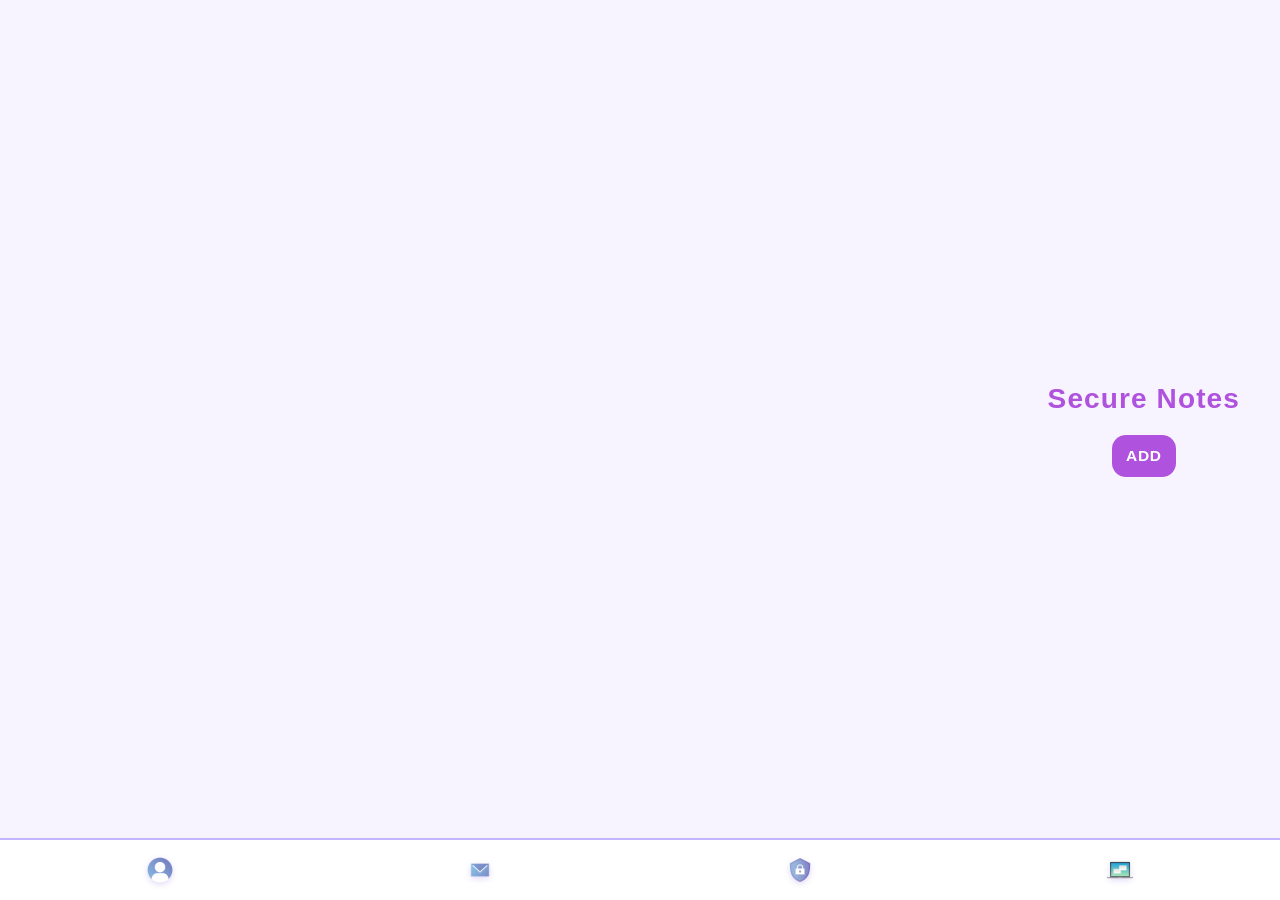
==== index.html @ 4abe3382 "Fix HTML structure and remove unnecessary comments" ====
<!DOCTYPE html>
<html lang="ja">

<head>
    <meta charset="UTF-8">
    <link rel="apple-touch-icon" sizes="180x180" href="new-se-icon.png">
    <meta name="apple-mobile-web-app-capable" content="yes">
    <meta name="apple-mobile-web-app-status-bar-style" content="black">
    <meta name="description" content="たくさんあるパスワードを忘れないためにこういうものを作成してみました。">
    <meta name="viewport" content="width=device-width, initial-scale=1.0">
    <link rel="stylesheet" href="css/base.css">
    <link rel="stylesheet" href="css/layout.css">
    <link rel="stylesheet" href="css/theme-purple.css">
    <link rel="stylesheet" href="css/components.css">
    <link rel="stylesheet" href="css/modal.css">
    <title>パスワード管理</title>
    <link rel="manifest" href="manifest.json">

</head>

<body class="home-page">



    <header class="top-header">
        <div class="center-block">
            <h1 class="app-title">Secure Notes</h1>
            <button id="add-service-open-btn" class="header-btn">ADD</button>
        </div>
    </header>


    <main>
        <!-- トップページは登録専用なのでカード一覧は不要 -->
    </main>


    <!-- 登録モーダル -->
    <div id="add-service-modal" class="modal">
        <div class="modal-content">
            <span id="add-service-close" class="modal-close">&times;</span>

            <h2>サービスを追加する</h2>

            <input type="text" id="new-service-name" placeholder="サービス名">

            <select id="new-service-type">
                <option value="personal">個人情報</option>
                <option value="email">メールアドレス</option>
                <option value="passwords">パスワード</option>
                <option value="others">その他</option>
            </select>

            <input type="text" id="new-service-value" placeholder="内容を入力">

            <!-- アイコン選択 -->
            <div class="icon-gallery">
                <img src="kkrn_icon_user_1-768x768.png" data-icon="kkrn_icon_user_1-768x768.png"
                    class="icon-choice">
                <img src="kkrn_icon_mail_6-768x768.png" data-icon="kkrn_icon_mail_6-768x768.png"
                    class="icon-choice">
                <img src="kkrn_icon_security_11-768x768.png" data-icon="kkrn_icon_security_11-768x768.png"
                    class="icon-choice">
                <img src="kkrn_icon_notepc_1-768x768.png" data-icon="kkrn_icon_notepc_1-768x768.png"
                    class="icon-choice">
            </div>

            <button id="add-service-btn" class="primary">登録する</button>
            <button id="reset-add-form-btn" class="add-btn">入力をリセット</button>
        </div>
    </div>

    <!-- 下部ナビゲーションバー（HOME active） -->
    <footer class="nav-footer">
        <nav class="bottom-nav">

            <!-- 個人情報 -->
            <div class="nav-item" data-page="personal.html">
                <img src="kkrn_icon_user_1-768x768.png" alt="Personal" class="nav-icon">
            </div>

            <!-- メール -->
            <div class="nav-item" data-page="email.html">
                <img src="kkrn_icon_mail_6-768x768.png" alt="Email" class="nav-icon">
            </div>

            <!-- パスワード -->
            <div class="nav-item" data-page="passwords.html">
                <img src="kkrn_icon_security_11-768x768.png" alt="Passwords" class="nav-icon">
            </div>

            <!-- その他 -->
            <div class="nav-item" data-page="others.html">
                <img src="kkrn_icon_notepc_1-768x768.png" alt="Others" class="nav-icon">
            </div>

        </nav>
    </footer>

    <!-- JS -->
    <script src="js/navigation.js"></script>
    <script src="js/modal.js"></script>
    <script src="js/storage.js"></script>
    <script src="js/app.js"></script>
    <!-- render.js は閲覧ページ専用 -->




    <script>
        if ("serviceWorker" in navigator) {
            navigator.serviceWorker.register("./service-worker.js")

        }
    </script>

</body>

</html>
---- css/base.css ----
@charset "UTF-8";
*,
::before,
::after {
    padding: 0;
    margin: 0;
    box-sizing: border-box;
}
ul,
li {
    list-style: none;
}
a {
    color: inherit;
    text-decoration: none;
}


/* ============================================
   全体レイアウト（Apple風）
============================================ */
/* ============================
   白背景（Secure Notes）
============================ */
html, body {
    margin: 0;
    padding: 0;
    height: 100%;
    background: transparent;
    font-family: -apple-system, BlinkMacSystemFont, "Helvetica Neue", "Segoe UI", sans-serif;
}

body {
    display: flex;
    flex-direction: column;
    min-height: 100vh;
}

.bubble-background {
    position: fixed;
    inset: 0;
    z-index: -1;
    pointer-events: none;
    background: #ffffff; /* ← 白背景にする */
}

.bubble-bg-circle {
    position: absolute;
    border-radius: 50%;
    background: radial-gradient(
        circle at 30% 30%,
        rgba(175, 82, 222, 0.45),   /* Apple純正紫（濃い） */
        rgba(175, 82, 222, 0.20)    /* Apple純正紫（薄い） */
    );
    border: 1px solid rgba(255, 255, 255, 0.35); /* ← 境界線で円がはっきりする */
    filter: blur(0.5px); /* ← ぼかしを弱める */
}

/* 配置例 */
.bubble-bg-circle.circle1 {
    width: 260px;
    height: 260px;
    top: 40px;
    left: 20px;
}

.bubble-bg-circle.circle2 {
    width: 180px;
    height: 180px;
    top: 160px;
    left: 140px;
}

.bubble-bg-circle.circle3 {
    width: 120px;
    height: 120px;
    top: 260px;
    left: 60px;
}



/* ============================
   UIを前面に出す
============================ */
.app-title,
.app-subtitle,
.app-header,
main,
.modal {
    position: relative;
}

/* ============================
   モーダル
============================ */
.modal {
    display: none;
    position: fixed;
    inset: 0; /* top:0; right:0; bottom:0; left:0 と同じ */
    z-index: 20;
    background: rgba(0,0,0,0.4);
    backdrop-filter: blur(4px);

    /* ★中央寄せ（margin を使わない） */
    display: flex;
    justify-content: center;
    align-items: center;
}

.modal-content {
    background: #fff;
    margin: 0; /* ★スクロール防止のため margin を完全に消す */
    padding: 20px;
    width: 80%;
    max-width: 400px;
    border-radius: 12px;
    box-shadow: 0 4px 20px rgba(0,0,0,0.15);
}


.modal-close {
    float: right;
    font-size: 24px;
    cursor: pointer;
}

.app-title {
    text-align: center;
    font-family: 'Inter', sans-serif;
    font-size: 1.55em;
    font-weight: 600;
    color: #ffffff;
    margin: 0;
    letter-spacing: 0.04em;
}

.app-subtitle {
    text-align: center;
    font-family: 'Inter', sans-serif;
    font-size: 1em;
    font-weight: 400;
    color: rgba(255,255,255,0.85);
    margin-top: 4px;
    margin-bottom: 28px;
    letter-spacing: 0.02em;
    line-height: 1.6;
}

/* ============================================
   ヘッダー（中央縦並びボタン）
============================================ */
.app-header {
    display: flex;
    justify-content: center;
    padding: 40px 0;
}

.header-buttons-vertical {
    display: flex;
    flex-direction: column;
    align-items: center;
    gap: 20px;                /* ボタン間の余白 */
}

/* Apple風ボタン共通 */
.header-buttons-vertical button {
    width: 250px;
    padding: 20px 0;
    border-radius: 22px;
    border: none;
    font-size: 1.15em;
    font-weight: 600;
    cursor: pointer;
    transition: background 0.25s ease, transform 0.25s ease, box-shadow 0.25s ease;
    box-shadow: 0 4px 12px rgba(0,0,0,0.10);
}

#add-service-open-btn {
    background: #af52de;
    color: #fff;
    border-radius: 14px;
    padding: 12px 14px;
    border: none;
    font-family: 'Inter', sans-serif;
    font-weight: 700;
    font-size: 15.5px;
    letter-spacing: 0.04em;
    box-shadow: 0 0 10px rgba(255, 255, 255, 0.28);
    display: block;
    margin: 0 auto;
}

#add-service-open-btn:hover {
    background: #bf5af2;
    transform: translateY(-4px);
    box-shadow: 0 8px 20px rgba(0,0,0,0.15);
}

/* 編集モード（Appleブルー） */
#edit-mode-btn {
    background: #007aff;
    color: #fff;
    border-radius: 14px;
    padding: 12px 14px;
    border: none;
    font-family: 'Inter', sans-serif;
    font-weight: 700;
    font-size: 15.5px;
    letter-spacing: 0.04em;
    box-shadow: 0 0 10px rgba(255, 255, 255, 0.28);
    display: block;
    margin: 0 auto;
}

#edit-mode-btn:hover {
    background: #005ecb;
    transform: translateY(-3px);
    box-shadow: 0 8px 20px rgba(0,0,0,0.12);
}

/* カテゴリ追加（Appleオレンジ） */
#open-category-modal {
    background: #ff9500;
    color: #fff;
}
#open-category-modal:hover {
    background: #e08900;
    transform: translateY(-3px);
    box-shadow: 0 8px 20px rgba(0,0,0,0.12);
}

.app-footer {
    margin-top: auto;
    text-align: center;
    padding: 20px 0;
}
/* ============================================
   カテゴリタイトル
============================================ */


/* カードグループ */
.category-group {
    display: flex;
    flex-wrap: wrap;
    gap: 28px;
    justify-content: center;
    padding-bottom: 40px;
}

/* ============================================
   Apple風カードデザイン（高級感アップ）
============================================ */
.service-card {
    background: rgba(255, 255, 255, 0.15); /* 半透明ガラス */
    backdrop-filter: blur(18px) saturate(180%);
    -webkit-backdrop-filter: blur(18px) saturate(180%);

    border-radius: 18px;
    padding: 18px;
    margin: 12px 0;

    box-shadow:
        0 8px 24px rgba(0,0,0,0.12),
        0 3px 8px rgba(0,0,0,0.08);

    display: flex;
    align-items: center;
    gap: 14px;
}

.service-card:hover {
    transform: translateY(-6px);
    box-shadow:
        0 14px 32px rgba(0,0,0,0.15),
        0 6px 12px rgba(0,0,0,0.10);
}

.service-card img {
    width: 48px;
    height: 48px;
    border-radius: 12px; /* ガラスカードと馴染む */
}

.service-card h3,
.service-card p {
    color: rgba(255,255,255,0.92);
    font-weight: 500;
    letter-spacing: 0.02em;
}

/* ============================================
   削除ボタン（Apple風）
============================================ */
.delete-btn {
    position: absolute;
    top: 6px;
    right: 6px;
    background: #ff3b30;
    color: #fff;
    border: none;
    width: 26px;
    height: 26px;
    border-radius: 50%;
    font-size: 18px;
    line-height: 26px;
    text-align: center;
    cursor: pointer;
    box-shadow: 0 2px 6px rgba(0,0,0,0.2);
    display: none;
}

/* ============================================
   モーダル共通（Appleカード風）
============================================ */
.modal {
    display: none;
    position: fixed;
    inset: 0;
    background: rgba(0,0,0,0.5);
}

.modal-content {
    background: rgba(255, 255, 255, 0.15); /* 半透明の白ガラス */
    backdrop-filter: blur(18px) saturate(180%); /* リキッド感の核心 */
    -webkit-backdrop-filter: blur(18px) saturate(180%); /* iOS対応 */

    margin: 140px auto;
    padding: 28px;
    width: 90%;
    max-width: 380px;

    border-radius: 22px; /* 今の丸みのままでOK */
    box-shadow:
        0 12px 32px rgba(0,0,0,0.15),
        0 4px 10px rgba(0,0,0,0.08);

    animation: modalFadeIn 0.3s ease;
}

.modal-content h2 {
    color: rgba(255,255,255,0.95);
    font-weight: 600;
    letter-spacing: 0.03em;
}

.modal-content p {
    color: rgba(255,255,255,0.88);
    font-weight: 500;
    margin-top: 12px;
}

#edit-pass-input {
    width: 100%;
    padding: 12px;
    border-radius: 12px;
    background: rgba(255,255,255,0.12);
    border: 1px solid rgba(255,255,255,0.25);
    color: #fff;
    font-size: 15px;
}


@keyframes modalFadeIn {
    from { opacity: 0; transform: translateY(20px); }
    to   { opacity: 1; transform: translateY(0); }
}

.modal-close {
    float: right;
    font-size: 26px;
    cursor: pointer;
    color: #666;
}

/* ============================================
   モーダル内フォーム
============================================ */
.modal-content input,
.modal-content select {
    width: 100%;
    padding: 12px;
    margin-top: 14px;
    border-radius: 14px;
    border: 1px solid #ddd;
    background: #fafafa;
    font-size: 1em;
    transition: border 0.2s ease, background 0.2s ease;
}

.modal-content input:focus,
.modal-content select:focus {
    border-color: #007aff;
    background: #fff;
    outline: none;
}

/* ============================================
   アイコンギャラリー
============================================ */
.icon-gallery {
    display: flex;
    flex-wrap: wrap;
    gap: 14px;
    margin: 20px 0;
    justify-content: center;
}

.icon-choice {
    width: 70px;
    height: 70px;
    object-fit: contain;
    border-radius: 16px;
    padding: 8px;
    background: #f2f2f7;
    cursor: pointer;
    transition: transform 0.2s ease, box-shadow 0.2s ease;
}

.icon-choice:hover {
    transform: scale(1.08);
    box-shadow: 0 4px 12px rgba(0,0,0,0.15);
}

.icon-choice.selected {
    border: 3px solid #007aff;
    background: #fff;
}

/* ============================================
   モーダル内ボタン（Appleブルー）
============================================ */
#add-service-btn,
#add-category-btn,
#save-pass-btn,
#edit-pass-btn, 
#reset-add-form-btn {
    width: 100%;
    padding: 12px;
    margin-top: 16px;
    border-radius: 14px;
    border: none;
    background: #007aff;
    color: #fff;
    font-size: 1.05em;
    font-weight: 600;
    cursor: pointer;
    transition: background 0.25s ease, transform 0.25s ease;
}

#add-service-btn:hover,
#add-category-btn:hover,
#save-pass-btn:hover,
#edit-pass-btn:hover {
    background: #005ecb;
    transform: translateY(-3px);
}

#reset-add-form-btn {
    background: #9e9e9e; /* Apple風の赤 */
}

/* ============================
   スマホ（〜599px）
   ボタンを画面幅いっぱいに
============================ */
/* スマホ（〜599px） */
@media (max-width: 599px) {
    .app-title {
        font-size: 1.7em;      /* ← スマホは少し大きく */
        margin-top: 32px;
        margin-bottom: 18px;
    }
}


/* ============================
   タブレット（600〜899px）
============================ */
@media (min-width: 600px) and (max-width: 899px) {
    .header-buttons-vertical button {
        width: 70%;
        max-width: 300px;
        padding: 18px 0;
        border-radius: 20px;
        font-size: 1.1em;
    }
}
/* スマホ（〜599px） */
@media (max-width: 599px) {
    .app-subtitle {
        font-size: 1em;        /* ← 少し大きくして読みやすく */
        margin-bottom: 26px;   /* ← ボタンとの余白を広めに */
    }
}
/* ============================
   PC（900px〜）
============================ */
@media (min-width: 900px) {
    .header-buttons-vertical button {
        width: 240px;            /* ← PCは固定幅のほうが美しい */
        padding: 16px 0;
        border-radius: 18px;
        font-size: 1.05em;
    }
}

@media (max-width: 599px) {
    .service-card {
        flex-direction: column;
        align-items: flex-start;
        width: 100%;
        padding: 16px;
    }

    .service-card img {
        width: 40px;
        height: 40px;
        margin-bottom: 10px;
    }

    .email-text {
        white-space: nowrap;
        overflow: hidden;
        text-overflow: ellipsis;
        font-size: clamp(12px, 3vw, 16px);
        padding-right: 6px;
    }
}

@media (min-width: 600px) and (max-width: 1024px) and (orientation: portrait) {
    .service-card {
        flex-direction: column;
        align-items: flex-start;
        width: 100%;
        padding: 20px;
        gap: 14px;
    }

    .service-card img {
        width: 48px;
        height: 48px;
        margin-bottom: 8px;
    }

    .email-text {
        white-space: nowrap;
        overflow: hidden;
        text-overflow: ellipsis;
        font-size: clamp(14px, 3vw, 18px);
        max-width: 100%;
    }
}

@media (min-width: 600px) and (max-width: 1024px) and (orientation: landscape) {
    .service-card {
        flex-direction: row;
        align-items: center;
        width: 100%;
        padding: 24px 28px;
        gap: 20px;
    }

    .service-card img {
        width: 56px;
        height: 56px;
    }

    .email-text {
        white-space: nowrap;
        overflow: hidden;
        text-overflow: ellipsis;
        font-size: clamp(14px, 2vw, 20px);
        max-width: 70%;
    }
}
@media (max-width: 599px) {
    .bubble-bg-circle.circle1 { top: -20px; }
    .bubble-bg-circle.circle2 { top: 120px; }
    .bubble-bg-circle.circle3 { top: 220px; }
}
---- css/layout.css ----
@charset "UTF-8";
*,
::before,
::after {
    padding: 0;
    margin: 0;
    box-sizing: border-box;
}
ul,
li {
    list-style: none;
}
a {
    color: inherit;
    text-decoration: none;
}

/* ============================
   レイアウトの骨格（layout.css）
   右端縦配置 / 左下バブル固定 / 下部ナビ固定
============================ */

/* 全体レイアウトの初期設定 */
body {
    margin: 0;
    padding: 0;
    display: flex;
    flex-direction: column;
    min-height: 100vh;
    position: relative;
    overflow-x: hidden;
}

/* ============================
   左下バブル固定
============================ */
.bubble-area {
    position: fixed;
    bottom: 20px;
    left: 20px;
    width: 120px;
    height: 120px;
    background: #bf52fe;
    border-radius: 50%;
    z-index: 1;
}

.bubble-bg-circle {
    position: absolute;
    border-radius: 50%;
    background: radial-gradient(
        circle at 30% 30%,
        rgba(175, 82, 222, 0.45),   /* Apple純正紫（濃い） */
        rgba(175, 82, 222, 0.20)    /* Apple純正紫（薄い） */
    );
    border: 1px solid rgba(255, 255, 255, 0.35); /* ← 境界線で円がはっきりする */
    filter: blur(0.5px); /* ← ぼかしを弱める */
}

/* トップページの中央縦配置 */

/* 画面中央に配置するためのヘッダー */
.home-page .top-header {
    width: 100%;
    height: 100vh;              /* ← 画面全体を使う */
    display: flex;
    justify-content: flex-end;    /* ← 横方向の中央 */
    align-items: center;
    padding-right: 20px;        /* ← 縦方向の中央（これが最重要） */
}

/* タイトル＋ボタンの縦並び */
.home-page .center-block {
    display: flex;
    flex-direction: column;
    align-items: flex-end;
    margin-right: 20px;
    gap: 20px;                  /* タイトルとボタンの間隔 */
}

/* タイトル */
.app-title {
    margin: 0;
    font-size: 28px;
    font-weight: bold;
    text-align: center;
}

/* ボタン */
.header-btn {
    padding: 12px 20px;
    border-radius: 14px;
    font-size: 16px;
    margin-left: auto;
    margin-right: 0;/* ← 右端に余白を作る */
}


/* ============================
   カード一覧
============================ */
main {
    flex: 1;
    padding: 20px;
    box-sizing: border-box;
}

.service-container {
    display: flex;
    flex-direction: column;
    gap: 15px;
}

/* ============================
   下部ナビゲーションバー
============================ */
.nav-footer {
    width: 100%;
    position: fixed;
    bottom: 0;
    left: 0;
    background: #ffffff;
    border-top: 1px solid #ddd;
    z-index: 10;
}

.bottom-nav {
    display: flex;
    justify-content: space-around;
    align-items: center;
    padding: 8px 0;
}

.nav-item {
    display: flex;
    justify-content: center;
    align-items: center;
    width: 25%;
}

.nav-icon {
    width: 32px;
    height: 32px;
    opacity: 0.85;
    transition: opacity 0.2s;
}

.nav-icon:hover {
    opacity: 1;
}

/* ============================
   スマホ最適化
============================ */
@media (max-width: 480px) {
    .app-title {
        font-size: 22px;
    }

    .nav-icon {
        width: 28px;
        height: 28px;
    }

    .bubble-area {
        width: 90px;
        height: 90px;
    }
}

/* ============================
   タブレット最適化
============================ */
@media (min-width: 481px) and (max-width: 1024px) {
    .app-title {
        font-size: 26px;
    }

    .nav-icon {
        width: 30px;
        height: 30px;
    }
}
---- css/theme-purple.css ----
@charset "UTF-8";
*,
::before,
::after {
    padding: 0;
    margin: 0;
    box-sizing: border-box;
}
ul,
li {
    list-style: none;
}
a {
    color: inherit;
    text-decoration: none;
}

/* ============================
   紫テーマ（theme-purple.css）
   背景 / ボタン / テキスト / ナビアイコン
============================ */

/* 全体背景（薄い紫白） */
body {
    background: #F7F3FF; /* Apple白に近い薄紫 */
    color: #4A2E8A;      /* 深い紫のテキスト */
    font-family: "Helvetica Neue", "Yu Gothic", sans-serif;
}

/* タイトル */
.app-title {
    color: #af52de; /* 深めの紫 */
}

/* ============================
   ボタン（ADD / EDIT MODE）
============================ */
.header-btn {
    background: #8B5CF6; /* 明るい紫 */
    color: #fff;
    border: none;
    padding: 10px 18px;
    border-radius: 8px;
    font-size: 14px;
    font-weight: bold;
    cursor: pointer;
    box-shadow: 0 3px 6px rgba(120, 80, 200, 0.25);
    transition: background 0.2s, transform 0.1s;
}

.header-btn:hover {
    background: #7C4AEF;
}

.header-btn:active {
    transform: scale(0.96);
}

/* ============================
   モーダル
============================ */
.modal-content {
    background: #ffffff;
    border-radius: 12px;
    border: 2px solid #C3B5FF; /* 淡い紫の枠 */
    box-shadow: 0 4px 12px rgba(100, 60, 180, 0.25);
}

.modal-close {
    color: #6A4ACF;
}

/* 入力欄 */
.modal-content input,
.modal-content select {
    border: 2px solid #C3B5FF;
    border-radius: 8px;
    padding: 8px;
    font-size: 14px;
    background: #FAF7FF;
    color: #4A2E8A;
}

.modal-content input:focus,
.modal-content select:focus {
    outline: none;
    border-color: #8B5CF6;
}

/* 登録ボタン */
#add-service-btn {
    background: #8B5CF6;
    color: #fff;
    border: none;
    padding: 10px 18px;
    border-radius: 8px;
    font-weight: bold;
    cursor: pointer;
    margin-top: 10px;
}

#add-service-btn:hover {
    background: #7C4AEF;
}

/* ============================
   アイコンギャラリー
============================ */
.icon-choice {
    width: 48px;
    height: 48px;
    margin: 6px;
    border-radius: 10px;
    padding: 6px;
    background: #F0E8FF;
    border: 2px solid transparent;
    transition: border 0.2s, transform 0.1s;
}

.icon-choice:hover {
    border-color: #8B5CF6;
    transform: scale(1.05);
}

/* ============================
   カード（サービス一覧）
============================ */
.service-card {
    background: #ffffff;
    border-left: 6px solid #8B5CF6; /* 紫のアクセントライン */
    border-radius: 10px;
    padding: 14px;
    box-shadow: 0 3px 8px rgba(120, 80, 200, 0.15);
}

/* ============================
   下部ナビゲーションバー
============================ */
.nav-footer {
    background: #ffffff;
    border-top: 2px solid #C3B5FF;
}

.nav-icon {
    filter: drop-shadow(0 2px 3px rgba(120, 80, 200, 0.25));
    opacity: 0.85;
}

.nav-icon:hover {
    opacity: 1;
}

/* active状態（今いるページ） */
.nav-item.active .nav-icon {
    opacity: 1;
    filter: drop-shadow(0 0 6px rgba(140, 100, 240, 0.45));
}
---- css/components.css ----
@charset "UTF-8";
*,
::before,
::after {
    padding: 0;
    margin: 0;
    box-sizing: border-box;
}
ul,
li {
    list-style: none;
}
a {
    color: inherit;
    text-decoration: none;
}

/* ============================
   components.css
   カード / ボタン / モーダル / アイコン
============================ */

/* ----------------------------
   ボタン（共通）
---------------------------- */
button {
    cursor: pointer;
    font-family: inherit;
    border: none;
    border-radius: 8px;
    padding: 10px 16px;
    font-size: 14px;
    transition: background 0.2s, transform 0.1s;
}

/* 追加ボタン・編集ボタン（紫テーマと統一） */
button.primary {
    background: #8B5CF6;
    color: #fff;
    box-shadow: 0 3px 6px rgba(120, 80, 200, 0.25);
}

button.primary:hover {
    background: #7C4AEF;
}

button.primary:active {
    transform: scale(0.96);
}

/* リセットボタンなどのサブボタン */
button.secondary {
    background: #EDE7FF;
    color: #4A2E8A;
    border: 2px solid #C3B5FF;
}

button.secondary:hover {
    background: #E3DAFF;
}

/* ----------------------------
   カード（サービス一覧）
---------------------------- */
.service-card {
    position: relative;
    background: #ffffff;
    border-left: 6px solid #8B5CF6; /* 紫のアクセントライン */
    border-radius: 12px;
    padding: 16px;
    margin-bottom: 12px;
    box-shadow: 0 3px 8px rgba(120, 80, 200, 0.15);
    display: flex;
    align-items: center;
    gap: 14px;
}

/* カード内のアイコン */
.service-card img {
    width: 48px;
    height: 48px;
    border-radius: 10px;
    background: #F0E8FF;
    padding: 6px;
}

/* カード内テキスト */
.service-card .service-info {
    display: flex;
    flex-direction: column;
    gap: 4px;
}

.service-card .service-name {
    font-size: 16px;
    font-weight: bold;
    color: #4A2E8A;
}

.service-card .service-value {
    font-size: 14px;
    color: #6A4ACF;
}

/* ----------------------------
   モーダル（共通）
---------------------------- */
.modal {
    display: none; /* JSで表示切替 */
    position: fixed;
    z-index: 20;
    left: 0;
    top: 0;
    width: 100%;
    height: 100%;
    background: rgba(40, 20, 80, 0.35); /* 紫系の薄いオーバーレイ */
}

.modal-content {
    background: #ffffff;
    margin: 12% auto;
    padding: 20px;
    border-radius: 12px;
    width: 85%;
    max-width: 420px;
    box-shadow: 0 4px 12px rgba(100, 60, 180, 0.25);
    border: 2px solid #C3B5FF;
}

/* モーダルの閉じるボタン */
.modal-close {
    float: right;
    font-size: 24px;
    cursor: pointer;
    color: #6A4ACF;
}

/* モーダル内の入力欄 */
.modal-content input,
.modal-content select {
    width: 100%;
    margin-top: 10px;
    margin-bottom: 10px;
    padding: 10px;
    border-radius: 8px;
    border: 2px solid #C3B5FF;
    background: #FAF7FF;
    font-size: 14px;
    color: #4A2E8A;
}

.modal-content input:focus,
.modal-content select:focus {
    outline: none;
    border-color: #8B5CF6;
}

/* ----------------------------
   アイコンギャラリー（4つ）
---------------------------- */
.icon-gallery {
    display: flex;
    justify-content: space-between;
    margin-top: 12px;
    margin-bottom: 12px;
}

.icon-choice {
    width: 58px;
    height: 58px;
    border-radius: 12px;
    background: #F0E8FF;
    padding: 8px;
    border: 2px solid transparent;
    transition: border 0.2s, transform 0.1s;
}

.icon-choice:hover {
    border-color: #8B5CF6;
    transform: scale(1.05);
}

/* 選択されたアイコン */
.icon-choice.selected {
    border-color: #8B5CF6;
    background: #EDE3FF;
}

/* ----------------------------
   下部ナビゲーションバー（補助）
---------------------------- */
.nav-item {
    padding: 6px 0;
}

.nav-item.active .nav-icon {
    opacity: 1;
    filter: drop-shadow(0 0 6px rgba(140, 100, 240, 0.45));
}

/* ============================
   削除ボタン（×）
============================ */
.delete-btn {
    position: absolute;
    top: 8px;
    right: 8px;

    width: 28px;
    height: 28px;

    background-color: rgba(255, 255, 255, 0.8);
    border: none;
    border-radius: 50%;

    font-size: 18px;
    font-weight: bold;
    color: #555;

    cursor: pointer;

    display: flex;
    align-items: center;
    justify-content: center;

    transition: 0.2s ease;
}

/* ホバー時（PC） */
.delete-btn:hover {
    background-color: #ff4d4d;
    color: white;
}

/* スマホでのタップ時 */
.delete-btn:active {
    background-color: #e60000;
    color: white;
}
---- css/modal.css ----
@charset "UTF-8";
*,
::before,
::after {
    padding: 0;
    margin: 0;
    box-sizing: border-box;
}
ul,
li {
    list-style: none;
}
a {
    color: inherit;
    text-decoration: none;
}

.modal {
    display: none;
    position: fixed;
    inset: 0;
    background: rgba(0,0,0,0.4);
    backdrop-filter: blur(4px);
    z-index: 20;
    justify-content: center;
    align-items: center;
}

.modal-content {
    background: #fff;
    padding: 20px;
    border-radius: 12px;
    width: 80%;
    max-width: 400px;
}
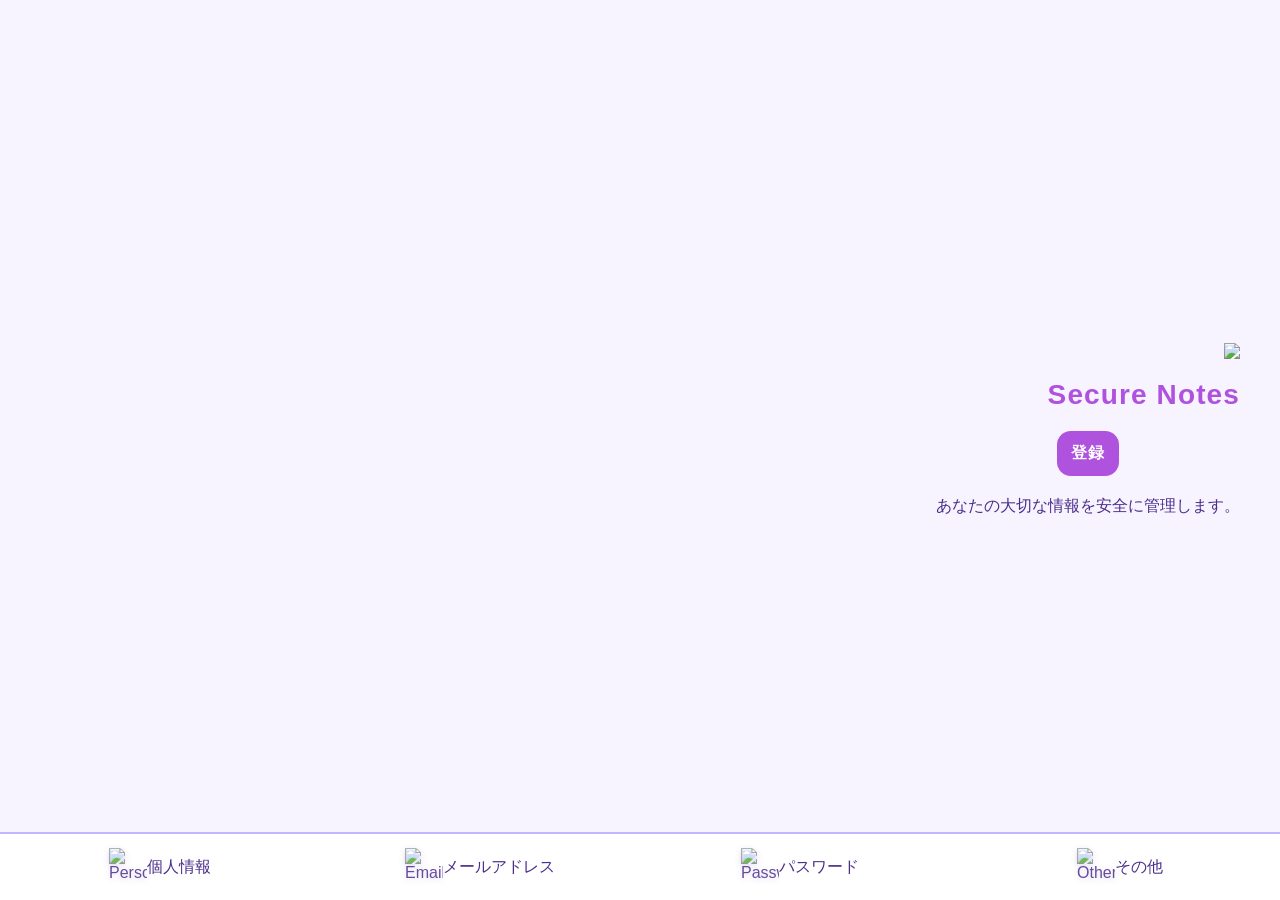
==== commit 0f6f2185: "Modify index.html for improved layout and content Updated the home page layout and added a descripti" ====
--- a/index.html
+++ b/index.html
@@ -3,7 +3,7 @@
 
 <head>
     <meta charset="UTF-8">
-    <link rel="apple-touch-icon" sizes="180x180" href="new-se-icon.png">
+    <link rel="apple-touch-icon" sizes="180x180" href="icon-180.png">
     <meta name="apple-mobile-web-app-capable" content="yes">
     <meta name="apple-mobile-web-app-status-bar-style" content="black">
     <meta name="description" content="たくさんあるパスワードを忘れないためにこういうものを作成してみました。">
@@ -21,11 +21,12 @@
 <body class="home-page">
 
 
-
     <header class="top-header">
         <div class="center-block">
+            <img src="images/istockphoto-2189137503-612x612.jpg" class="home-icon">
             <h1 class="app-title">Secure Notes</h1>
-            <button id="add-service-open-btn" class="header-btn">ADD</button>
+            <button id="add-service-open-btn" class="header-btn">登録</button>
+            <p class="home-desc">あなたの大切な情報を安全に管理します。</p>
         </div>
     </header>
 
@@ -55,13 +56,13 @@
 
             <!-- アイコン選択 -->
             <div class="icon-gallery">
-                <img src="kkrn_icon_user_1-768x768.png" data-icon="kkrn_icon_user_1-768x768.png"
+                <img src="images/kkrn_icon_user_1-768x768.png" data-icon="images/kkrn_icon_user_1-768x768.png"
                     class="icon-choice">
-                <img src="kkrn_icon_mail_6-768x768.png" data-icon="kkrn_icon_mail_6-768x768.png"
+                <img src="images/kkrn_icon_mail_6-768x768.png" data-icon="images/kkrn_icon_mail_6-768x768.png"
                     class="icon-choice">
-                <img src="kkrn_icon_security_11-768x768.png" data-icon="kkrn_icon_security_11-768x768.png"
+                <img src="images/kkrn_icon_security_11-768x768.png" data-icon="images/kkrn_icon_security_11-768x768.png"
                     class="icon-choice">
-                <img src="kkrn_icon_notepc_1-768x768.png" data-icon="kkrn_icon_notepc_1-768x768.png"
+                <img src="images/kkrn_icon_notepc_1-768x768.png" data-icon="images/kkrn_icon_notepc_1-768x768.png"
                     class="icon-choice">
             </div>
 
@@ -76,22 +77,26 @@
 
             <!-- 個人情報 -->
             <div class="nav-item" data-page="personal.html">
-                <img src="kkrn_icon_user_1-768x768.png" alt="Personal" class="nav-icon">
+                <img src="images/kkrn_icon_user_1-768x768.png" alt="Personal" class="nav-icon">
+                <span class="nav-label">個人情報</span>
             </div>
 
             <!-- メール -->
             <div class="nav-item" data-page="email.html">
-                <img src="kkrn_icon_mail_6-768x768.png" alt="Email" class="nav-icon">
+                <img src="images/kkrn_icon_mail_6-768x768.png" alt="Email" class="nav-icon">
+                <span class="nav-label">メールアドレス</span>
             </div>
 
             <!-- パスワード -->
             <div class="nav-item" data-page="passwords.html">
-                <img src="kkrn_icon_security_11-768x768.png" alt="Passwords" class="nav-icon">
+                <img src="images/kkrn_icon_security_11-768x768.png" alt="Passwords" class="nav-icon">
+                <span class="nav-label">パスワード</span>
             </div>
 
             <!-- その他 -->
             <div class="nav-item" data-page="others.html">
-                <img src="kkrn_icon_notepc_1-768x768.png" alt="Others" class="nav-icon">
+                <img src="images/kkrn_icon_notepc_1-768x768.png" alt="Others" class="nav-icon">
+                <span class="nav-label">その他</span>
             </div>
 
         </nav>
--- a/css/layout.css
+++ b/css/layout.css
@@ -139,8 +139,8 @@
 }
 
 .nav-icon {
-    width: 32px;
-    height: 32px;
+    width: 38px;
+    height: 38px;
     opacity: 0.85;
     transition: opacity 0.2s;
 }
@@ -166,6 +166,13 @@
         width: 90px;
         height: 90px;
     }
+    .nav-footer {
+        height: 80px;
+    }
+    .bottom-nav {
+        height: 80px;
+        align-items: center;
+    }
 }
 
 /* ============================
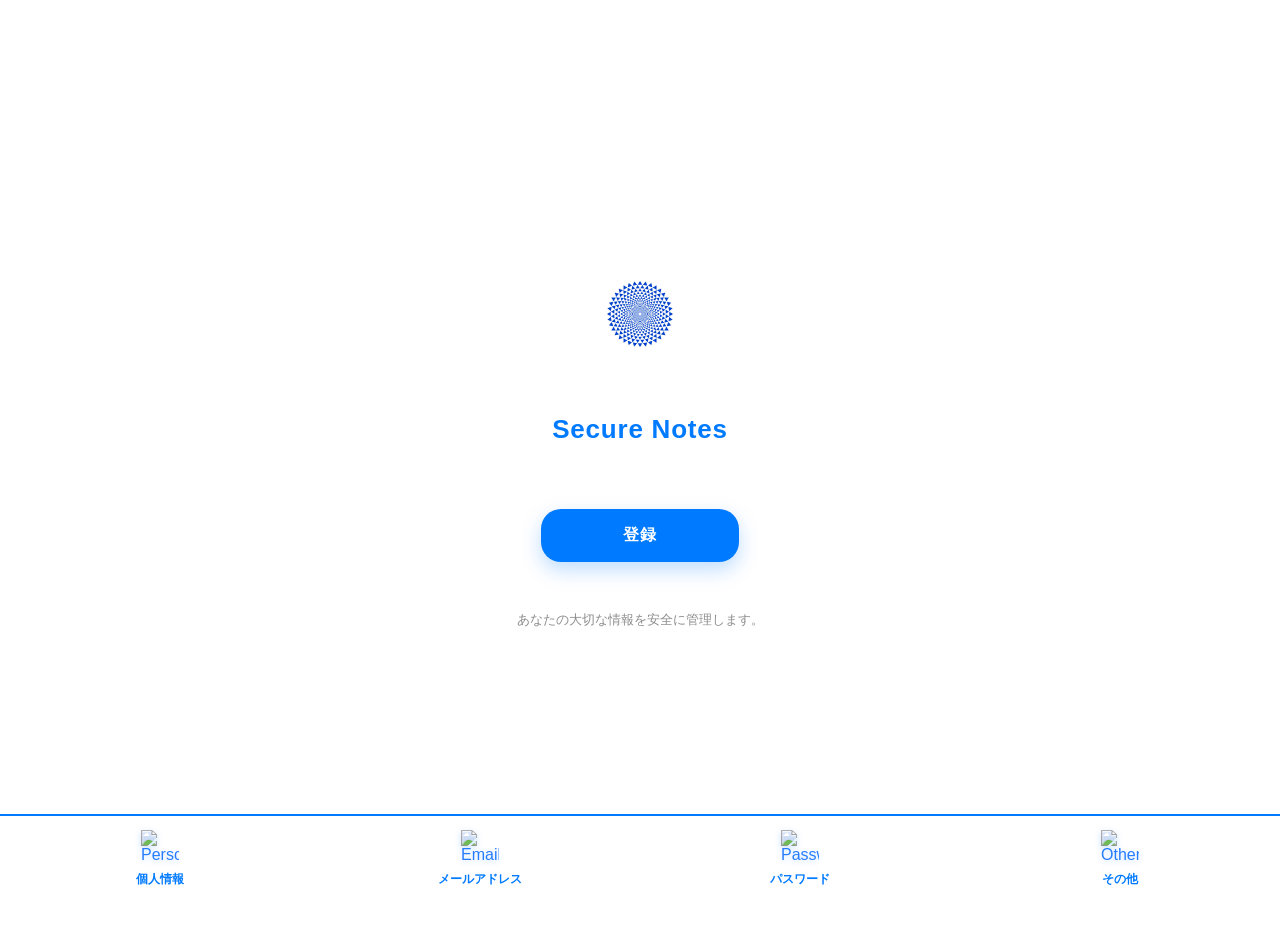
==== commit 49852379: "Change apple-touch-icon in index.html Updated the apple-touch-icon and removed the old icon." ====
--- a/index.html
+++ b/index.html
@@ -3,7 +3,7 @@
 
 <head>
     <meta charset="UTF-8">
-    <link rel="apple-touch-icon" sizes="180x180" href="icon-180.png">
+    <link rel="apple-touch-icon" sizes="180x180" href="new-se-icon2.png">
     <meta name="apple-mobile-web-app-capable" content="yes">
     <meta name="apple-mobile-web-app-status-bar-style" content="black">
     <meta name="description" content="たくさんあるパスワードを忘れないためにこういうものを作成してみました。">
@@ -23,7 +23,7 @@
 
     <header class="top-header">
         <div class="center-block">
-            <img src="images/istockphoto-2189137503-612x612.jpg" class="home-icon">
+            <img src="istockphoto-2189137503-612x612.jpg" class="home-icon">
             <h1 class="app-title">Secure Notes</h1>
             <button id="add-service-open-btn" class="header-btn">登録</button>
             <p class="home-desc">あなたの大切な情報を安全に管理します。</p>
--- a/css/base.css
+++ b/css/base.css
@@ -15,7 +15,6 @@
     text-decoration: none;
 }
 
-
 /* ============================================
    全体レイアウト（Apple風）
 ============================================ */
@@ -36,49 +35,57 @@
     min-height: 100vh;
 }
 
-.bubble-background {
-    position: fixed;
-    inset: 0;
-    z-index: -1;
-    pointer-events: none;
-    background: #ffffff; /* ← 白背景にする */
-}
-
-.bubble-bg-circle {
-    position: absolute;
-    border-radius: 50%;
-    background: radial-gradient(
-        circle at 30% 30%,
-        rgba(175, 82, 222, 0.45),   /* Apple純正紫（濃い） */
-        rgba(175, 82, 222, 0.20)    /* Apple純正紫（薄い） */
-    );
-    border: 1px solid rgba(255, 255, 255, 0.35); /* ← 境界線で円がはっきりする */
-    filter: blur(0.5px); /* ← ぼかしを弱める */
-}
-
-/* 配置例 */
-.bubble-bg-circle.circle1 {
-    width: 260px;
-    height: 260px;
-    top: 40px;
-    left: 20px;
-}
-
-.bubble-bg-circle.circle2 {
-    width: 180px;
-    height: 180px;
-    top: 160px;
-    left: 140px;
-}
-
-.bubble-bg-circle.circle3 {
-    width: 120px;
-    height: 120px;
-    top: 260px;
-    left: 60px;
-}
-
-
+/* ============================
+   Apple純正トップページ構造
+============================ */
+
+/* 全体を中央に配置 */
+.home-page .top-header {
+    display: flex;
+    justify-content: center;
+    align-items: center;
+    flex-direction: column;
+    min-height: 100vh;
+    padding: 40px 20px;
+}
+
+/* アイコン */
+.home-icon {
+    width: 88px;
+    height: 88px;
+    border-radius: 18px;
+    margin-bottom: 32px;
+}
+
+/* タイトル（Appleブルー） */
+.home-page .app-title {
+    font-size: 26px;
+    font-weight: 600;
+    color: #007aff;
+    margin-bottom: 40px;
+    letter-spacing: 0.03em;
+}
+
+/* 登録ボタン（Apple純正風） */
+.home-page #add-service-open-btn {
+    width: 80%;
+    padding: 16px 0;
+    background: #007aff;
+    color: #fff;
+    border-radius: 20px;
+    font-size: 16px;
+    font-weight: 600;
+    box-shadow: 0 8px 20px rgba(0,122,255,0.25);
+    margin-bottom: 24px;
+}
+
+/* 説明文（Appleの静かなトーン） */
+.home-desc {
+    font-size: 13px;
+    color: rgba(0,0,0,0.45);
+    text-align: center;
+    line-height: 1.6;
+}
 
 /* ============================
    UIを前面に出す
@@ -97,12 +104,13 @@
 .modal {
     display: none;
     position: fixed;
-    inset: 0; /* top:0; right:0; bottom:0; left:0 と同じ */
+    inset: 0;
     z-index: 20;
-    background: rgba(0,0,0,0.4);
+
+    /* 黒 → Appleブルーのオーバーレイへ */
+    background: rgba(0, 122, 255, 0.25);
     backdrop-filter: blur(4px);
 
-    /* ★中央寄せ（margin を使わない） */
     display: flex;
     justify-content: center;
     align-items: center;
@@ -110,14 +118,15 @@
 
 .modal-content {
     background: #fff;
-    margin: 0; /* ★スクロール防止のため margin を完全に消す */
+    margin: 0;
     padding: 20px;
     width: 80%;
     max-width: 400px;
     border-radius: 12px;
-    box-shadow: 0 4px 20px rgba(0,0,0,0.15);
-}
-
+
+    /* 黒影 → Appleブルー影へ */
+    box-shadow: 0 4px 20px rgba(0, 122, 255, 0.20);
+}
 
 .modal-close {
     float: right;
@@ -125,22 +134,31 @@
     cursor: pointer;
 }
 
+/* ============================
+   タイトル / サブタイトル
+============================ */
 .app-title {
     text-align: center;
-    font-family: 'Inter', sans-serif;
+    font-family: 'Inter', 'Noto Sans JP', sans-serif;
     font-size: 1.55em;
     font-weight: 600;
-    color: #ffffff;
+
+    /* 緑 → Appleブルーへ */
+    color: #007aff;
+
     margin: 0;
     letter-spacing: 0.04em;
 }
 
 .app-subtitle {
     text-align: center;
-    font-family: 'Inter', sans-serif;
+    font-family: 'Inter', 'Noto Sans JP', sans-serif;
     font-size: 1em;
     font-weight: 400;
-    color: rgba(255,255,255,0.85);
+
+    /* 緑 → Appleブルーへ */
+    color: #007aff;
+
     margin-top: 4px;
     margin-bottom: 28px;
     letter-spacing: 0.02em;
@@ -160,7 +178,7 @@
     display: flex;
     flex-direction: column;
     align-items: center;
-    gap: 20px;                /* ボタン間の余白 */
+    gap: 20px;
 }
 
 /* Apple風ボタン共通 */
@@ -173,11 +191,39 @@
     font-weight: 600;
     cursor: pointer;
     transition: background 0.25s ease, transform 0.25s ease, box-shadow 0.25s ease;
-    box-shadow: 0 4px 12px rgba(0,0,0,0.10);
-}
-
+
+    /* 黒影 → Appleブルー影へ */
+    box-shadow: 0 4px 12px rgba(0, 122, 255, 0.15);
+}
+
+/* 追加ボタン（Appleブルー） */
 #add-service-open-btn {
-    background: #af52de;
+    background: #007aff; /* 緑 → Appleブルー */
+    color: #fff;
+    border-radius: 14px;
+    padding: 14px 16px;
+    border: none;
+    font-family: 'Inter', sans-serif;
+    font-weight: 900;
+    font-size: 15.5px;
+    letter-spacing: 0.04em;
+
+    /* 白影はそのまま（Apple風） */
+    box-shadow: 0 0 10px rgba(255, 255, 255, 0.28);
+
+    display: block;
+    margin: 0 auto;
+}
+
+#add-service-open-btn:hover {
+    background: #005ecb; /* Appleブルー濃いめ */
+    transform: translateY(-4px);
+    box-shadow: 0 8px 20px rgba(0, 122, 255, 0.25);
+}
+
+/* 編集モード（Appleブルー） */
+#edit-mode-btn {
+    background: #007aff; /* 緑 → Appleブルー */
     color: #fff;
     border-radius: 14px;
     padding: 12px 14px;
@@ -186,29 +232,9 @@
     font-weight: 700;
     font-size: 15.5px;
     letter-spacing: 0.04em;
+
     box-shadow: 0 0 10px rgba(255, 255, 255, 0.28);
-    display: block;
-    margin: 0 auto;
-}
-
-#add-service-open-btn:hover {
-    background: #bf5af2;
-    transform: translateY(-4px);
-    box-shadow: 0 8px 20px rgba(0,0,0,0.15);
-}
-
-/* 編集モード（Appleブルー） */
-#edit-mode-btn {
-    background: #007aff;
-    color: #fff;
-    border-radius: 14px;
-    padding: 12px 14px;
-    border: none;
-    font-family: 'Inter', sans-serif;
-    font-weight: 700;
-    font-size: 15.5px;
-    letter-spacing: 0.04em;
-    box-shadow: 0 0 10px rgba(255, 255, 255, 0.28);
+
     display: block;
     margin: 0 auto;
 }
@@ -216,10 +242,10 @@
 #edit-mode-btn:hover {
     background: #005ecb;
     transform: translateY(-3px);
-    box-shadow: 0 8px 20px rgba(0,0,0,0.12);
-}
-
-/* カテゴリ追加（Appleオレンジ） */
+    box-shadow: 0 8px 20px rgba(0, 122, 255, 0.20);
+}
+
+/* カテゴリ追加（Appleオレンジはそのまま） */
 #open-category-modal {
     background: #ff9500;
     color: #fff;
@@ -235,10 +261,10 @@
     text-align: center;
     padding: 20px 0;
 }
+
 /* ============================================
    カテゴリタイトル
 ============================================ */
-
 
 /* カードグループ */
 .category-group {
@@ -253,7 +279,8 @@
    Apple風カードデザイン（高級感アップ）
 ============================================ */
 .service-card {
-    background: rgba(255, 255, 255, 0.15); /* 半透明ガラス */
+    /* 緑ガラス → Appleブルーガラスへ */
+    background: rgba(0, 122, 255, 0.15);
     backdrop-filter: blur(18px) saturate(180%);
     -webkit-backdrop-filter: blur(18px) saturate(180%);
 
@@ -261,9 +288,10 @@
     padding: 18px;
     margin: 12px 0;
 
+    /* 緑影 → Appleブルー影へ */
     box-shadow:
-        0 8px 24px rgba(0,0,0,0.12),
-        0 3px 8px rgba(0,0,0,0.08);
+        0 8px 24px rgba(0, 122, 255, 0.25),
+        0 3px 8px rgba(0, 122, 255, 0.18);
 
     display: flex;
     align-items: center;
@@ -272,20 +300,24 @@
 
 .service-card:hover {
     transform: translateY(-6px);
+
+    /* hover影も Appleブルーへ */
     box-shadow:
-        0 14px 32px rgba(0,0,0,0.15),
-        0 6px 12px rgba(0,0,0,0.10);
+        0 14px 32px rgba(0, 122, 255, 0.35),
+        0 6px 12px rgba(0, 122, 255, 0.25);
 }
 
 .service-card img {
     width: 48px;
     height: 48px;
-    border-radius: 12px; /* ガラスカードと馴染む */
-}
-
+    border-radius: 12px;
+}
+
+/* カード内テキスト */
 .service-card h3,
 .service-card p {
-    color: rgba(255,255,255,0.92);
+    /* 緑 → Appleブルーへ */
+    color: #007aff;
     font-weight: 500;
     letter-spacing: 0.02em;
 }
@@ -297,8 +329,11 @@
     position: absolute;
     top: 6px;
     right: 6px;
+
+    /* 赤はそのまま維持 */
     background: #ff3b30;
     color: #fff;
+
     border: none;
     width: 26px;
     height: 26px;
@@ -307,7 +342,9 @@
     line-height: 26px;
     text-align: center;
     cursor: pointer;
+
     box-shadow: 0 2px 6px rgba(0,0,0,0.2);
+
     display: none;
 }
 
@@ -318,23 +355,28 @@
     display: none;
     position: fixed;
     inset: 0;
-    background: rgba(0,0,0,0.5);
+
+    /* 黒 → Appleブルーのオーバーレイへ */
+    background: rgba(0, 122, 255, 0.25);
 }
 
 .modal-content {
-    background: rgba(255, 255, 255, 0.15); /* 半透明の白ガラス */
-    backdrop-filter: blur(18px) saturate(180%); /* リキッド感の核心 */
-    -webkit-backdrop-filter: blur(18px) saturate(180%); /* iOS対応 */
+    /* 白ガラスはそのまま */
+    background: rgba(255, 255, 255, 0.15);
+    backdrop-filter: blur(18px) saturate(180%);
+    -webkit-backdrop-filter: blur(18px) saturate(180%);
 
     margin: 140px auto;
     padding: 28px;
     width: 90%;
     max-width: 380px;
 
-    border-radius: 22px; /* 今の丸みのままでOK */
+    border-radius: 22px;
+
+    /* 黒影 → Appleブルー影へ */
     box-shadow:
-        0 12px 32px rgba(0,0,0,0.15),
-        0 4px 10px rgba(0,0,0,0.08);
+        0 12px 32px rgba(0, 122, 255, 0.20),
+        0 4px 10px rgba(0, 122, 255, 0.12);
 
     animation: modalFadeIn 0.3s ease;
 }
@@ -360,7 +402,6 @@
     color: #fff;
     font-size: 15px;
 }
-
 
 @keyframes modalFadeIn {
     from { opacity: 0; transform: translateY(20px); }
@@ -391,6 +432,7 @@
 
 .modal-content input:focus,
 .modal-content select:focus {
+    /* 緑 → Appleブルーへ */
     border-color: #007aff;
     background: #fff;
     outline: none;
@@ -424,8 +466,14 @@
 }
 
 .icon-choice.selected {
+    /* 緑 → Appleブルーへ */
     border: 3px solid #007aff;
     background: #fff;
+}
+
+.icon-ja {
+    display: flex;
+    justify-content: center;
 }
 
 /* ============================================
@@ -441,8 +489,11 @@
     margin-top: 16px;
     border-radius: 14px;
     border: none;
+
+    /* 緑 → Appleブルーへ */
     background: #007aff;
     color: #fff;
+
     font-size: 1.05em;
     font-weight: 600;
     cursor: pointer;
@@ -458,8 +509,9 @@
 }
 
 #reset-add-form-btn {
-    background: #9e9e9e; /* Apple風の赤 */
-}
+    background: #9e9e9e; /* Apple風のグレーのまま */
+}
+
 
 /* ============================
    スマホ（〜599px）
@@ -575,8 +627,3 @@
         max-width: 70%;
     }
 }
-@media (max-width: 599px) {
-    .bubble-bg-circle.circle1 { top: -20px; }
-    .bubble-bg-circle.circle2 { top: 120px; }
-    .bubble-bg-circle.circle3 { top: 220px; }
-}
--- a/css/layout.css
+++ b/css/layout.css
@@ -32,56 +32,33 @@
 }
 
 /* ============================
-   左下バブル固定
+   トップページだけ右寄せレイアウトを無効化
 ============================ */
-.bubble-area {
-    position: fixed;
-    bottom: 20px;
-    left: 20px;
-    width: 120px;
-    height: 120px;
-    background: #bf52fe;
-    border-radius: 50%;
-    z-index: 1;
+
+/* header を中央配置に戻す */
+.home-page .top-header {
+    height: 100vh !important;
+    display: flex !important;
+    justify-content: center !important;
+    align-items: center !important;
+    padding: 0 !important;
 }
 
-.bubble-bg-circle {
-    position: absolute;
-    border-radius: 50%;
-    background: radial-gradient(
-        circle at 30% 30%,
-        rgba(175, 82, 222, 0.45),   /* Apple純正紫（濃い） */
-        rgba(175, 82, 222, 0.20)    /* Apple純正紫（薄い） */
-    );
-    border: 1px solid rgba(255, 255, 255, 0.35); /* ← 境界線で円がはっきりする */
-    filter: blur(0.5px); /* ← ぼかしを弱める */
+/* 中央縦並びに修正 */
+.home-page .center-block {
+    display: flex !important;
+    flex-direction: column !important;
+    align-items: center !important;
+    margin-right: 0 !important;
+    gap: 24px !important;
 }
 
-/* トップページの中央縦配置 */
 
-/* 画面中央に配置するためのヘッダー */
-.home-page .top-header {
-    width: 100%;
-    height: 100vh;              /* ← 画面全体を使う */
-    display: flex;
-    justify-content: flex-end;    /* ← 横方向の中央 */
-    align-items: center;
-    padding-right: 20px;        /* ← 縦方向の中央（これが最重要） */
-}
-
-/* タイトル＋ボタンの縦並び */
-.home-page .center-block {
-    display: flex;
-    flex-direction: column;
-    align-items: flex-end;
-    margin-right: 20px;
-    gap: 20px;                  /* タイトルとボタンの間隔 */
-}
 
 /* タイトル */
 .app-title {
     margin: 0;
-    font-size: 28px;
+    font-size: 35px;
     font-weight: bold;
     text-align: center;
 }
@@ -92,9 +69,8 @@
     border-radius: 14px;
     font-size: 16px;
     margin-left: auto;
-    margin-right: 0;/* ← 右端に余白を作る */
+    margin-right: 0;
 }
-
 
 /* ============================
    カード一覧
@@ -133,9 +109,11 @@
 
 .nav-item {
     display: flex;
+    flex-direction: column;
     justify-content: center;
     align-items: center;
     width: 25%;
+    gap: 4px;
 }
 
 .nav-icon {
@@ -145,8 +123,21 @@
     transition: opacity 0.2s;
 }
 
+/* ★ Appleブルーに統一 */
+.nav-label {
+    font-size: 12px;
+    color: #007aff;   /* ← 緑 → Appleブルーへ */
+    line-height: 1.2;
+    font-weight: bold;
+}
+
 .nav-icon:hover {
     opacity: 1;
+}
+
+/* active状態（今いるページ） */
+.nav-item.active {
+    display: none;
 }
 
 /* ============================
@@ -166,13 +157,6 @@
         width: 90px;
         height: 90px;
     }
-    .nav-footer {
-        height: 80px;
-    }
-    .bottom-nav {
-        height: 80px;
-        align-items: center;
-    }
 }
 
 /* ============================
--- a/css/theme-purple.css
+++ b/css/theme-purple.css
@@ -16,27 +16,27 @@
 }
 
 /* ============================
-   紫テーマ（theme-purple.css）
+   Appleブルーテーマ（theme-blue.css）
    背景 / ボタン / テキスト / ナビアイコン
 ============================ */
 
-/* 全体背景（薄い紫白） */
+/* 全体背景（Apple白） */
 body {
-    background: #F7F3FF; /* Apple白に近い薄紫 */
-    color: #4A2E8A;      /* 深い紫のテキスト */
+    background: #ffffff;
+    color: #0066ff; /* Appleブルーのテキスト */
     font-family: "Helvetica Neue", "Yu Gothic", sans-serif;
 }
 
 /* タイトル */
 .app-title {
-    color: #af52de; /* 深めの紫 */
+    color: #007aff; /* Appleブルー */
 }
 
 /* ============================
    ボタン（ADD / EDIT MODE）
 ============================ */
 .header-btn {
-    background: #8B5CF6; /* 明るい紫 */
+    background: #007aff; /* Appleブルー */
     color: #fff;
     border: none;
     padding: 10px 18px;
@@ -44,12 +44,12 @@
     font-size: 14px;
     font-weight: bold;
     cursor: pointer;
-    box-shadow: 0 3px 6px rgba(120, 80, 200, 0.25);
+    box-shadow: 0 3px 6px rgba(0, 122, 255, 0.25); /* 青影 */
     transition: background 0.2s, transform 0.1s;
 }
 
 .header-btn:hover {
-    background: #7C4AEF;
+    background: #005ecb; /* Appleブルー濃いめ */
 }
 
 .header-btn:active {
@@ -62,34 +62,34 @@
 .modal-content {
     background: #ffffff;
     border-radius: 12px;
-    border: 2px solid #C3B5FF; /* 淡い紫の枠 */
-    box-shadow: 0 4px 12px rgba(100, 60, 180, 0.25);
+    border: 2px solid #bcd6ff; /* 淡い青枠 */
+    box-shadow: 0 4px 12px rgba(0, 122, 255, 0.25); /* 青影 */
 }
 
 .modal-close {
-    color: #6A4ACF;
+    color: #007aff;
 }
 
 /* 入力欄 */
 .modal-content input,
 .modal-content select {
-    border: 2px solid #C3B5FF;
+    border: 2px solid #bcd6ff; /* 淡い青 */
     border-radius: 8px;
     padding: 8px;
     font-size: 14px;
-    background: #FAF7FF;
-    color: #4A2E8A;
+    background: #f5f9ff; /* 薄い青白 */
+    color: #007aff;
 }
 
 .modal-content input:focus,
 .modal-content select:focus {
     outline: none;
-    border-color: #8B5CF6;
+    border-color: #007aff;
 }
 
 /* 登録ボタン */
 #add-service-btn {
-    background: #8B5CF6;
+    background: #007aff;
     color: #fff;
     border: none;
     padding: 10px 18px;
@@ -100,7 +100,7 @@
 }
 
 #add-service-btn:hover {
-    background: #7C4AEF;
+    background: #005ecb;
 }
 
 /* ============================
@@ -112,13 +112,13 @@
     margin: 6px;
     border-radius: 10px;
     padding: 6px;
-    background: #F0E8FF;
+    background: #e8f1ff; /* 薄い青背景 */
     border: 2px solid transparent;
     transition: border 0.2s, transform 0.1s;
 }
 
 .icon-choice:hover {
-    border-color: #8B5CF6;
+    border-color: #007aff;
     transform: scale(1.05);
 }
 
@@ -127,10 +127,10 @@
 ============================ */
 .service-card {
     background: #ffffff;
-    border-left: 6px solid #8B5CF6; /* 紫のアクセントライン */
+    border-left: 6px solid #007aff; /* Appleブルーアクセント */
     border-radius: 10px;
     padding: 14px;
-    box-shadow: 0 3px 8px rgba(120, 80, 200, 0.15);
+    box-shadow: 0 3px 8px rgba(0, 122, 255, 0.15); /* 青影 */
 }
 
 /* ============================
@@ -138,11 +138,11 @@
 ============================ */
 .nav-footer {
     background: #ffffff;
-    border-top: 2px solid #C3B5FF;
+    border-top: 2px solid #007aff;
 }
 
 .nav-icon {
-    filter: drop-shadow(0 2px 3px rgba(120, 80, 200, 0.25));
+    filter: drop-shadow(0 2px 3px rgba(0, 122, 255, 0.25)); /* 青影 */
     opacity: 0.85;
 }
 
@@ -153,5 +153,5 @@
 /* active状態（今いるページ） */
 .nav-item.active .nav-icon {
     opacity: 1;
-    filter: drop-shadow(0 0 6px rgba(140, 100, 240, 0.45));
+    filter: drop-shadow(0 0 6px rgba(0, 122, 255, 0.45)); /* 強めの青影 */
 }
--- a/css/components.css
+++ b/css/components.css
@@ -33,25 +33,25 @@
     transition: background 0.2s, transform 0.1s;
 }
 
-/* 追加ボタン・編集ボタン（紫テーマと統一） */
+/* 追加ボタン・編集ボタン（Appleブルー） */
 button.primary {
-    background: #8B5CF6;
+    background: #007aff;
     color: #fff;
-    box-shadow: 0 3px 6px rgba(120, 80, 200, 0.25);
+    box-shadow: 0 3px 6px rgba(0, 122, 255, 0.25);
 }
 
 button.primary:hover {
-    background: #7C4AEF;
+    background: #005ecb;
 }
 
 button.primary:active {
     transform: scale(0.96);
 }
 
-/* リセットボタンなどのサブボタン */
+/* リセットボタンなどのサブボタン（そのまま） */
 button.secondary {
     background: #EDE7FF;
-    color: #4A2E8A;
+    color: #007aff;
     border: 2px solid #C3B5FF;
 }
 
@@ -65,11 +65,11 @@
 .service-card {
     position: relative;
     background: #ffffff;
-    border-left: 6px solid #8B5CF6; /* 紫のアクセントライン */
+    border-left: 6px solid #007aff; /* Appleブルーアクセント */
     border-radius: 12px;
     padding: 16px;
     margin-bottom: 12px;
-    box-shadow: 0 3px 8px rgba(120, 80, 200, 0.15);
+    box-shadow: 0 3px 8px rgba(0, 122, 255, 0.15);
     display: flex;
     align-items: center;
     gap: 14px;
@@ -80,7 +80,7 @@
     width: 48px;
     height: 48px;
     border-radius: 10px;
-    background: #F0E8FF;
+    background: #007aff;
     padding: 6px;
 }
 
@@ -93,27 +93,28 @@
 
 .service-card .service-name {
     font-size: 16px;
-    font-weight: bold;
-    color: #4A2E8A;
+    font-weight: 600;
+    color: #333;
 }
 
 .service-card .service-value {
-    font-size: 14px;
-    color: #6A4ACF;
+    font-size: 18px;
+    font-weight: 500;
+    color: #111;
 }
 
 /* ----------------------------
    モーダル（共通）
 ---------------------------- */
 .modal {
-    display: none; /* JSで表示切替 */
+    display: none;
     position: fixed;
     z-index: 20;
     left: 0;
     top: 0;
     width: 100%;
     height: 100%;
-    background: rgba(40, 20, 80, 0.35); /* 紫系の薄いオーバーレイ */
+    background: rgba(0, 122, 255, 0.25); /* Appleブルーの薄いオーバーレイ */
 }
 
 .modal-content {
@@ -123,8 +124,8 @@
     border-radius: 12px;
     width: 85%;
     max-width: 420px;
-    box-shadow: 0 4px 12px rgba(100, 60, 180, 0.25);
-    border: 2px solid #C3B5FF;
+    box-shadow: 0 4px 12px rgba(0, 122, 255, 0.25);
+    border: 2px solid #bcd6ff; /* 淡い青枠 */
 }
 
 /* モーダルの閉じるボタン */
@@ -132,7 +133,7 @@
     float: right;
     font-size: 24px;
     cursor: pointer;
-    color: #6A4ACF;
+    color: #007aff;
 }
 
 /* モーダル内の入力欄 */
@@ -143,16 +144,16 @@
     margin-bottom: 10px;
     padding: 10px;
     border-radius: 8px;
-    border: 2px solid #C3B5FF;
-    background: #FAF7FF;
+    border: 2px solid #bcd6ff;
+    background: #f5f9ff;
     font-size: 14px;
-    color: #4A2E8A;
+    color: #007aff;
 }
 
 .modal-content input:focus,
 .modal-content select:focus {
     outline: none;
-    border-color: #8B5CF6;
+    border-color: #007aff;
 }
 
 /* ----------------------------
@@ -169,21 +170,21 @@
     width: 58px;
     height: 58px;
     border-radius: 12px;
-    background: #F0E8FF;
+    background: #e8f1ff;
     padding: 8px;
     border: 2px solid transparent;
     transition: border 0.2s, transform 0.1s;
 }
 
 .icon-choice:hover {
-    border-color: #8B5CF6;
+    border-color: #007aff;
     transform: scale(1.05);
 }
 
 /* 選択されたアイコン */
 .icon-choice.selected {
-    border-color: #8B5CF6;
-    background: #EDE3FF;
+    border-color: #007aff;
+    background: #ffffff;
 }
 
 /* ----------------------------
@@ -195,11 +196,11 @@
 
 .nav-item.active .nav-icon {
     opacity: 1;
-    filter: drop-shadow(0 0 6px rgba(140, 100, 240, 0.45));
+    filter: drop-shadow(0 0 6px rgba(0, 122, 255, 0.45));
 }
 
 /* ============================
-   削除ボタン（×）
+   削除ボタン（×）※そのまま
 ============================ */
 .delete-btn {
     position: absolute;
@@ -226,14 +227,13 @@
     transition: 0.2s ease;
 }
 
-/* ホバー時（PC） */
 .delete-btn:hover {
     background-color: #ff4d4d;
     color: white;
 }
 
-/* スマホでのタップ時 */
 .delete-btn:active {
     background-color: #e60000;
     color: white;
 }
+
--- a/css/modal.css
+++ b/css/modal.css
@@ -19,7 +19,7 @@
     display: none;
     position: fixed;
     inset: 0;
-    background: rgba(0,0,0,0.4);
+    background: rgba(0, 122, 255, 0.25); /* ← Appleブルーのオーバーレイ */
     backdrop-filter: blur(4px);
     z-index: 20;
     justify-content: center;
@@ -32,4 +32,6 @@
     border-radius: 12px;
     width: 80%;
     max-width: 400px;
+    box-shadow: 0 4px 12px rgba(0, 122, 255, 0.25); /* ← Appleブルー影 */
+    border: 2px solid #bcd6ff; /* ← 淡い青枠（Apple風） */
 }
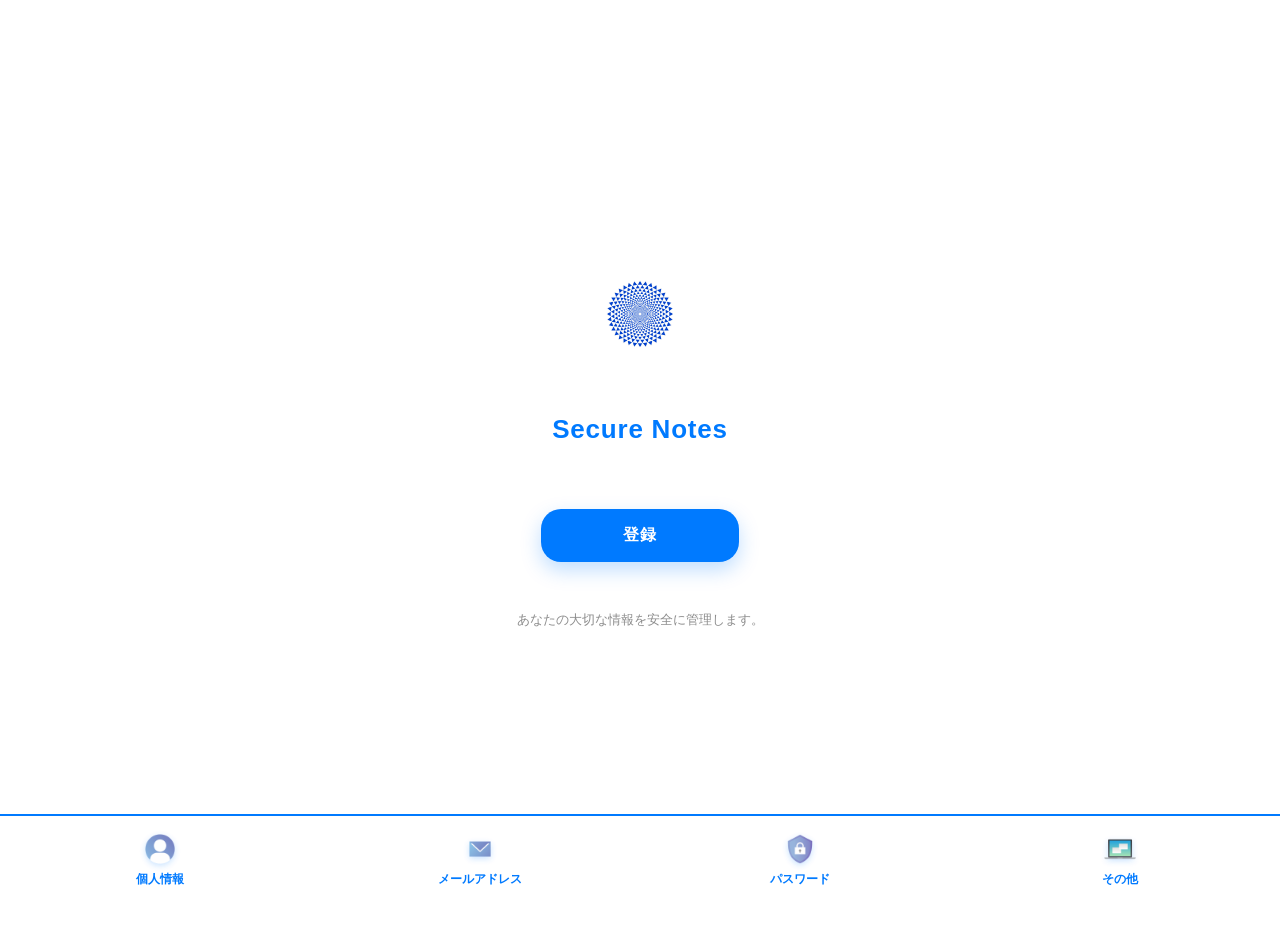
==== commit b3098347: "Fix HTML encoding issues in index.html" ====
--- a/index.html
+++ b/index.html
@@ -56,13 +56,13 @@
 
             <!-- アイコン選択 -->
             <div class="icon-gallery">
-                <img src="images/kkrn_icon_user_1-768x768.png" data-icon="images/kkrn_icon_user_1-768x768.png"
+                <img src="kkrn_icon_user_1-768x768.png" data-icon="kkrn_icon_user_1-768x768.png"
                     class="icon-choice">
-                <img src="images/kkrn_icon_mail_6-768x768.png" data-icon="images/kkrn_icon_mail_6-768x768.png"
+                <img src="kkrn_icon_mail_6-768x768.png" data-icon="kkrn_icon_mail_6-768x768.png"
                     class="icon-choice">
-                <img src="images/kkrn_icon_security_11-768x768.png" data-icon="images/kkrn_icon_security_11-768x768.png"
+                <img src="kkrn_icon_security_11-768x768.png" data-icon="kkrn_icon_security_11-768x768.png"
                     class="icon-choice">
-                <img src="images/kkrn_icon_notepc_1-768x768.png" data-icon="images/kkrn_icon_notepc_1-768x768.png"
+                <img src="kkrn_icon_notepc_1-768x768.png" data-icon="kkrn_icon_notepc_1-768x768.png"
                     class="icon-choice">
             </div>
 
@@ -77,25 +77,25 @@
 
             <!-- 個人情報 -->
             <div class="nav-item" data-page="personal.html">
-                <img src="images/kkrn_icon_user_1-768x768.png" alt="Personal" class="nav-icon">
+                <img src="kkrn_icon_user_1-768x768.png" alt="Personal" class="nav-icon">
                 <span class="nav-label">個人情報</span>
             </div>
 
             <!-- メール -->
             <div class="nav-item" data-page="email.html">
-                <img src="images/kkrn_icon_mail_6-768x768.png" alt="Email" class="nav-icon">
+                <img src="kkrn_icon_mail_6-768x768.png" alt="Email" class="nav-icon">
                 <span class="nav-label">メールアドレス</span>
             </div>
 
             <!-- パスワード -->
             <div class="nav-item" data-page="passwords.html">
-                <img src="images/kkrn_icon_security_11-768x768.png" alt="Passwords" class="nav-icon">
+                <img src="kkrn_icon_security_11-768x768.png" alt="Passwords" class="nav-icon">
                 <span class="nav-label">パスワード</span>
             </div>
 
             <!-- その他 -->
             <div class="nav-item" data-page="others.html">
-                <img src="images/kkrn_icon_notepc_1-768x768.png" alt="Others" class="nav-icon">
+                <img src="kkrn_icon_notepc_1-768x768.png" alt="Others" class="nav-icon">
                 <span class="nav-label">その他</span>
             </div>
 
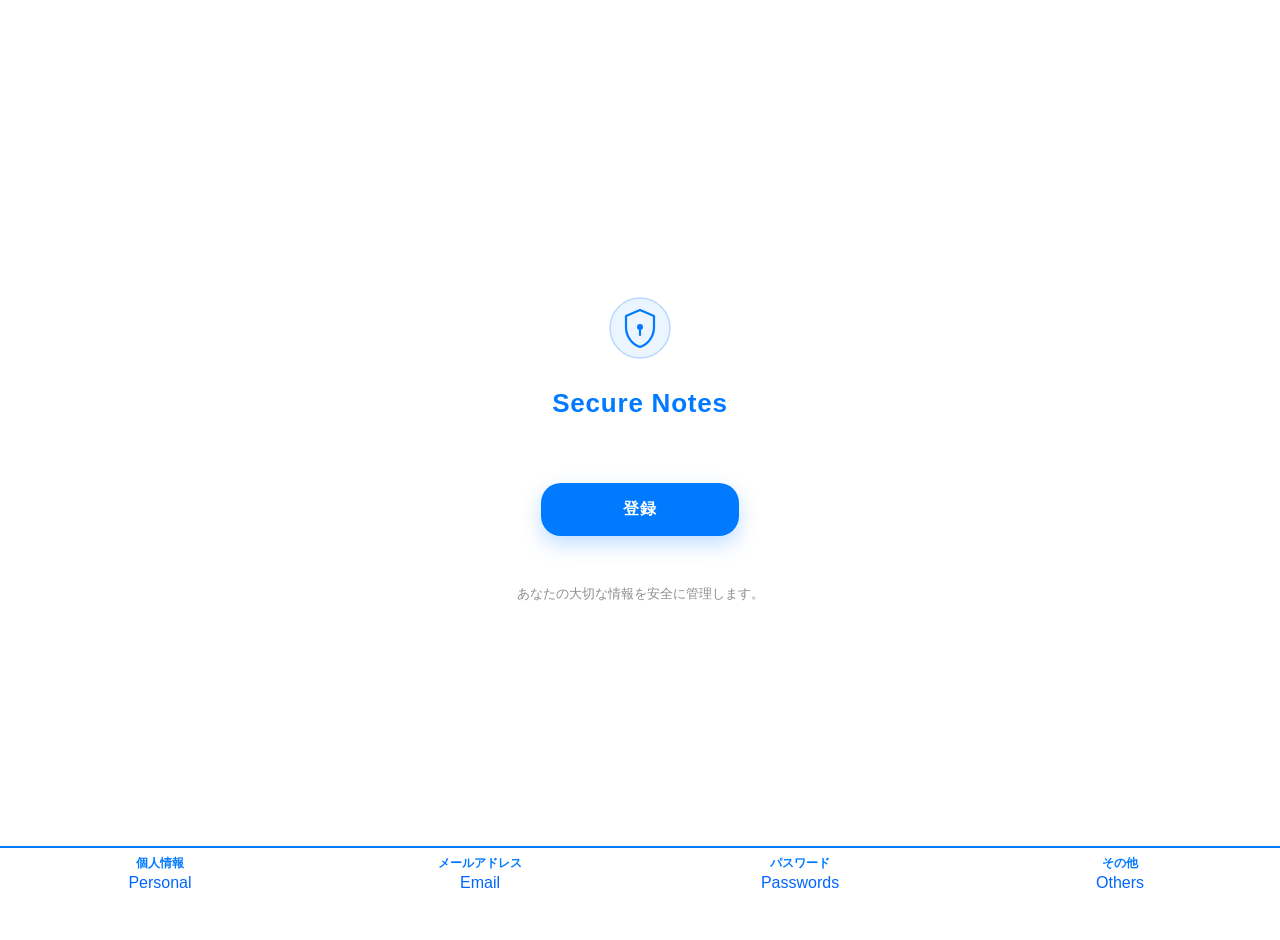
==== commit 73c32cb7: "Refactor index.html for improved accessibility Updated the HTML structure and improved accessibility" ====
--- a/index.html
+++ b/index.html
@@ -3,7 +3,7 @@
 
 <head>
     <meta charset="UTF-8">
-    <link rel="apple-touch-icon" sizes="180x180" href="new-se-icon2.png">
+    <link rel="apple-touch-icon" sizes="180x180" href="icon-180.png">
     <meta name="apple-mobile-web-app-capable" content="yes">
     <meta name="apple-mobile-web-app-status-bar-style" content="black">
     <meta name="description" content="たくさんあるパスワードを忘れないためにこういうものを作成してみました。">
@@ -23,7 +23,18 @@
 
     <header class="top-header">
         <div class="center-block">
-            <img src="istockphoto-2189137503-612x612.jpg" class="home-icon">
+            <!-- 画像ゼロ：SVGの幾何学シールドロゴ -->
+            <div class="home-logo" aria-hidden="true">
+                <svg width="64" height="64" viewBox="0 0 64 64" fill="none" xmlns="http://w3.org">
+                    <circle cx="32" cy="32" r="30" fill="#007AFF" fill-opacity="0.08" stroke="#007AFF"
+                        stroke-opacity="0.25" stroke-width="1.5" />
+                    <path d="M32 14L46 20V31C46 40.5 40 48.5 32 51C24 48.5 18 40.5 18 31V20L32 14Z" stroke="#007AFF"
+                        stroke-width="2.2" stroke-linecap="round" stroke-linejoin="round" />
+                    <circle cx="32" cy="31" r="3" fill="#007AFF" />
+                    <path d="M32 34V39" stroke="#007AFF" stroke-width="2.2" stroke-linecap="round" />
+                </svg>
+            </div>
+
             <h1 class="app-title">Secure Notes</h1>
             <button id="add-service-open-btn" class="header-btn">登録</button>
             <p class="home-desc">あなたの大切な情報を安全に管理します。</p>
@@ -35,72 +46,76 @@
         <!-- トップページは登録専用なのでカード一覧は不要 -->
     </main>
 
-
-    <!-- 登録モーダル -->
+    <!-- 登録モーダル（画像ゼロ・クリーン仕様） -->
     <div id="add-service-modal" class="modal">
         <div class="modal-content">
-            <span id="add-service-close" class="modal-close">&times;</span>
-
-            <h2>サービスを追加する</h2>
-
-            <input type="text" id="new-service-name" placeholder="サービス名">
-
-            <select id="new-service-type">
-                <option value="personal">個人情報</option>
-                <option value="email">メールアドレス</option>
-                <option value="passwords">パスワード</option>
-                <option value="others">その他</option>
-            </select>
-
-            <input type="text" id="new-service-value" placeholder="内容を入力">
-
-            <!-- アイコン選択 -->
-            <div class="icon-gallery">
-                <img src="kkrn_icon_user_1-768x768.png" data-icon="kkrn_icon_user_1-768x768.png"
-                    class="icon-choice">
-                <img src="kkrn_icon_mail_6-768x768.png" data-icon="kkrn_icon_mail_6-768x768.png"
-                    class="icon-choice">
-                <img src="kkrn_icon_security_11-768x768.png" data-icon="kkrn_icon_security_11-768x768.png"
-                    class="icon-choice">
-                <img src="kkrn_icon_notepc_1-768x768.png" data-icon="kkrn_icon_notepc_1-768x768.png"
-                    class="icon-choice">
+            <div class="modal-header">
+                <div>
+                    <h2 class="modal-title">新規登録</h2>
+                    <span class="modal-subtitle">Add New Entry</span>
+                </div>
+                <button type="button" id="add-service-close" class="modal-close" aria-label="閉じる">&times;</button>
             </div>
 
-            <button id="add-service-btn" class="primary">登録する</button>
-            <button id="reset-add-form-btn" class="add-btn">入力をリセット</button>
+            <div class="form-group">
+                <label for="new-service-type" class="form-label">カテゴリ <small>Category</small></label>
+                <select id="new-service-type" class="form-control">
+                    <option value="personal">個人情報（Personal）</option>
+                    <option value="email">メールアドレス（Email）</option>
+                    <option value="passwords">パスワード（Passwords）</option>
+                    <option value="others">その他（Others）</option>
+                </select>
+            </div>
+
+            <div class="form-group">
+                <label for="new-service-name" class="form-label">タイトル・サービス名 <small>Title / Service</small></label>
+                <input type="text" id="new-service-name" class="form-control" placeholder="例：Amazon、銀行口座、マイナンバー">
+            </div>
+
+            <div class="form-group">
+                <label for="new-service-value" class="form-label">内容・パスワード・番号 <small>Value / Password</small></label>
+                <input type="text" id="new-service-value" class="form-control" placeholder="登録する番号やパスワードを入力">
+            </div>
+
+            <div class="modal-actions">
+                <button type="button" id="add-service-btn" class="btn-primary">登録する</button>
+                <button type="button" id="reset-add-form-btn" class="btn-secondary">入力をリセット</button>
+            </div>
         </div>
     </div>
 
-    <!-- 下部ナビゲーションバー（HOME active） -->
+
+    <!-- 下部ナビゲーションバー（画像ゼロ・テキストのみ仕様） -->
     <footer class="nav-footer">
         <nav class="bottom-nav">
 
             <!-- 個人情報 -->
             <div class="nav-item" data-page="personal.html">
-                <img src="kkrn_icon_user_1-768x768.png" alt="Personal" class="nav-icon">
                 <span class="nav-label">個人情報</span>
+                <span class="nav-sub">Personal</span>
             </div>
 
             <!-- メール -->
             <div class="nav-item" data-page="email.html">
-                <img src="kkrn_icon_mail_6-768x768.png" alt="Email" class="nav-icon">
                 <span class="nav-label">メールアドレス</span>
+                <span class="nav-sub">Email</span>
             </div>
 
             <!-- パスワード -->
             <div class="nav-item" data-page="passwords.html">
-                <img src="kkrn_icon_security_11-768x768.png" alt="Passwords" class="nav-icon">
                 <span class="nav-label">パスワード</span>
+                <span class="nav-sub">Passwords</span>
             </div>
 
             <!-- その他 -->
             <div class="nav-item" data-page="others.html">
-                <img src="kkrn_icon_notepc_1-768x768.png" alt="Others" class="nav-icon">
                 <span class="nav-label">その他</span>
+                <span class="nav-sub">Others</span>
             </div>
 
         </nav>
     </footer>
+
 
     <!-- JS -->
     <script src="js/navigation.js"></script>
--- a/css/layout.css
+++ b/css/layout.css
@@ -79,12 +79,32 @@
     flex: 1;
     padding: 20px;
     box-sizing: border-box;
+    height: calc(100vh - 80px);
+    overflow: hidden;
 }
 
 .service-container {
+    overflow-y: auto;
     display: flex;
     flex-direction: column;
     gap: 15px;
+    padding-bottom: 20px;
+}
+
+.back-btn-wrapper {
+    margin-top: 20px;
+    margin-bottom: 100px; /* ← 下部ナビに埋もれないように余白 */
+}
+
+.back-btn {
+    position: fixed;
+    bottom: 70px; /* ← nav-footer の高さより少し上 */
+    left: 20px;
+    z-index: 100;
+    padding: 10px 16px;
+    border-radius: 10px;
+    background: #fff;
+    border: 1px solid #ddd;
 }
 
 /* ============================
@@ -140,6 +160,29 @@
     display: none;
 }
 
+@media (max-width: 599px) {
+    .nav-footer {
+        position: fixed;
+        bottom: 24px;
+        left: 0;
+        right: 0;
+        width: 100%;
+        z-index: 100;
+    }
+
+    .bottom-nav {
+        padding: 6px 0;
+    }
+
+    .nav-item {
+        gap: 2px;
+    }
+
+    .nav-icon {
+        margin-bottom: 0;
+    }
+}
+
 /* ============================
    スマホ最適化
 ============================ */
--- a/css/components.css
+++ b/css/components.css
@@ -15,71 +15,82 @@
     text-decoration: none;
 }
 
-/* ============================
-   components.css
-   カード / ボタン / モーダル / アイコン
-============================ */
-
-/* ----------------------------
-   ボタン（共通）
----------------------------- */
+/* ============================================
+   Apple風 ボタン
+============================================ */
+
 button {
     cursor: pointer;
-    font-family: inherit;
+    font-family: -apple-system, BlinkMacSystemFont, "Helvetica Neue", sans-serif;
     border: none;
-    border-radius: 8px;
-    padding: 10px 16px;
-    font-size: 14px;
-    transition: background 0.2s, transform 0.1s;
+    border-radius: 14px; /* Apple角丸 */
+    padding: 12px 18px;
+    font-size: 15px;
+    font-weight: 600;
+    transition: background 0.25s ease, transform 0.15s ease, box-shadow 0.25s ease;
 }
 
 /* 追加ボタン・編集ボタン（Appleブルー） */
 button.primary {
     background: #007aff;
     color: #fff;
-    box-shadow: 0 3px 6px rgba(0, 122, 255, 0.25);
+    box-shadow: 0 6px 16px rgba(0, 122, 255, 0.25);
 }
 
 button.primary:hover {
     background: #005ecb;
+    transform: translateY(-3px);
 }
 
 button.primary:active {
     transform: scale(0.96);
 }
 
-/* リセットボタンなどのサブボタン（そのまま） */
+/* サブボタン（Appleグレー） */
 button.secondary {
-    background: #EDE7FF;
+    background: #f2f2f7;
     color: #007aff;
-    border: 2px solid #C3B5FF;
+    border: 2px solid #d0d0d5;
 }
 
 button.secondary:hover {
-    background: #E3DAFF;
-}
-
-/* ----------------------------
-   カード（サービス一覧）
----------------------------- */
+    background: #e5e5ea;
+}
+
+/* ============================================
+   Apple風 サービスカード（一覧）
+============================================ */
+
 .service-card {
     position: relative;
-    background: #ffffff;
-    border-left: 6px solid #007aff; /* Appleブルーアクセント */
-    border-radius: 12px;
-    padding: 16px;
-    margin-bottom: 12px;
-    box-shadow: 0 3px 8px rgba(0, 122, 255, 0.15);
+    background: rgba(255,255,255,0.85);
+    backdrop-filter: blur(14px);
+    border-radius: 18px;
+    padding: 20px;
+    margin-bottom: 14px;
+
+    box-shadow:
+        0 12px 32px rgba(0,0,0,0.08),
+        0 4px 12px rgba(0,0,0,0.06);
+
     display: flex;
     align-items: center;
-    gap: 14px;
+    gap: 18px;
+    transition: transform 0.25s ease, box-shadow 0.25s ease;
+}
+
+.service-card:hover {
+    transform: translateY(-4px);
+    box-shadow:
+        0 18px 40px rgba(0,0,0,0.10),
+        0 6px 16px rgba(0,0,0,0.08);
 }
 
 /* カード内のアイコン */
 .service-card img {
-    width: 48px;
-    height: 48px;
-    border-radius: 10px;
+    width: 52px;
+    height: 52px;
+    border-radius: 14px;
     background: #007aff;
     padding: 6px;
 }
@@ -88,50 +99,64 @@
 .service-card .service-info {
     display: flex;
     flex-direction: column;
-    gap: 4px;
+    gap: 6px;
 }
 
 .service-card .service-name {
-    font-size: 16px;
+    font-size: 17px;
     font-weight: 600;
-    color: #333;
+    color: #1C1C1E; /* Apple黒 */
 }
 
 .service-card .service-value {
     font-size: 18px;
     font-weight: 500;
-    color: #111;
-}
-
-/* ----------------------------
-   モーダル（共通）
----------------------------- */
+    color: #8E8E93; /* Appleグレー */
+}
+
+/* ============================================
+   Apple風 モーダル
+============================================ */
+
 .modal {
     display: none;
     position: fixed;
+    inset: 0;
     z-index: 20;
-    left: 0;
-    top: 0;
-    width: 100%;
-    height: 100%;
-    background: rgba(0, 122, 255, 0.25); /* Appleブルーの薄いオーバーレイ */
+
+    background: rgba(0, 122, 255, 0.25);
+    backdrop-filter: blur(12px);
+    -webkit-backdrop-filter: blur(12px);
+
+    display: flex;
+    justify-content: center;
+    align-items: center;
 }
 
 .modal-content {
-    background: #ffffff;
-    margin: 12% auto;
-    padding: 20px;
-    border-radius: 12px;
+    background: rgba(255,255,255,0.85);
+    backdrop-filter: blur(18px) saturate(180%);
+    padding: 28px;
+    border-radius: 22px;
     width: 85%;
     max-width: 420px;
-    box-shadow: 0 4px 12px rgba(0, 122, 255, 0.25);
-    border: 2px solid #bcd6ff; /* 淡い青枠 */
+
+    box-shadow:
+        0 20px 40px rgba(0,0,0,0.12),
+        0 6px 16px rgba(0,0,0,0.08);
+
+    animation: modalFadeIn 0.3s ease;
+}
+
+@keyframes modalFadeIn {
+    from { opacity: 0; transform: translateY(20px); }
+    to   { opacity: 1; transform: translateY(0); }
 }
 
 /* モーダルの閉じるボタン */
 .modal-close {
     float: right;
-    font-size: 24px;
+    font-size: 26px;
     cursor: pointer;
     color: #007aff;
 }
@@ -140,68 +165,100 @@
 .modal-content input,
 .modal-content select {
     width: 100%;
-    margin-top: 10px;
-    margin-bottom: 10px;
-    padding: 10px;
-    border-radius: 8px;
-    border: 2px solid #bcd6ff;
+    margin-top: 12px;
+    margin-bottom: 12px;
+    padding: 12px;
+    border-radius: 14px;
+    border: 2px solid #d0e4ff;
     background: #f5f9ff;
-    font-size: 14px;
+    font-size: 15px;
     color: #007aff;
+    transition: border 0.2s ease, background 0.2s ease;
 }
 
 .modal-content input:focus,
 .modal-content select:focus {
     outline: none;
     border-color: #007aff;
-}
-
-/* ----------------------------
-   アイコンギャラリー（4つ）
----------------------------- */
+    background: #fff;
+}
+
+/* ============================================
+   Apple風 アイコンギャラリー
+============================================ */
+
 .icon-gallery {
     display: flex;
     justify-content: space-between;
-    margin-top: 12px;
-    margin-bottom: 12px;
+    margin-top: 14px;
+    margin-bottom: 14px;
 }
 
 .icon-choice {
-    width: 58px;
-    height: 58px;
-    border-radius: 12px;
-    background: #e8f1ff;
+    width: 64px;
+    height: 64px;
+    border-radius: 16px;
+    background: #f2f2f7;
     padding: 8px;
     border: 2px solid transparent;
-    transition: border 0.2s, transform 0.1s;
+    transition: border 0.2s, transform 0.2s, box-shadow 0.2s;
 }
 
 .icon-choice:hover {
     border-color: #007aff;
-    transform: scale(1.05);
-}
-
-/* 選択されたアイコン */
+    transform: scale(1.08);
+    box-shadow: 0 4px 12px rgba(0,0,0,0.12);
+}
+
 .icon-choice.selected {
     border-color: #007aff;
     background: #ffffff;
 }
 
-/* ----------------------------
-   下部ナビゲーションバー（補助）
----------------------------- */
-.nav-item {
-    padding: 6px 0;
-}
-
-.nav-item.active .nav-icon {
-    opacity: 1;
-    filter: drop-shadow(0 0 6px rgba(0, 122, 255, 0.45));
-}
-
-/* ============================
-   削除ボタン（×）※そのまま
-============================ */
+/* ============================================
+   Apple風 一覧カード（summary-item）
+============================================ */
+
+.summary-item {
+    position: relative;
+    display: flex;
+    align-items: center;
+    gap: 18px;
+    background: rgba(255,255,255,0.85);
+    backdrop-filter: blur(12px);
+    border-radius: 18px;
+    padding: 18px;
+    box-shadow: 0 12px 32px rgba(0,0,0,0.06);
+    cursor: pointer;
+    transition: transform .25s, box-shadow .25s;
+}
+
+.summary-item:hover {
+    transform: translateY(-4px);
+    box-shadow: 0 18px 40px rgba(0,0,0,0.10);
+}
+
+.summary-icon {
+    width: 44px;
+    height: 44px;
+    border-radius: 12px;
+}
+
+.summary-service {
+    font-size: 18px;
+    font-weight: 600;
+    color: #1C1C1E;
+}
+
+.summary-hidden {
+    font-size: 16px;
+    color: #8E8E93;
+}
+
+/* ============================================
+   Apple風 削除ボタン（×）
+============================================ */
+
 .delete-btn {
     position: absolute;
     top: 8px;
@@ -210,30 +267,39 @@
     width: 28px;
     height: 28px;
 
-    background-color: rgba(255, 255, 255, 0.8);
+    background-color: #ff3b30;
+    color: white;
+
     border: none;
     border-radius: 50%;
-
     font-size: 18px;
-    font-weight: bold;
-    color: #555;
-
-    cursor: pointer;
 
     display: flex;
     align-items: center;
     justify-content: center;
 
+    cursor: pointer;
     transition: 0.2s ease;
 }
 
 .delete-btn:hover {
     background-color: #ff4d4d;
-    color: white;
 }
 
 .delete-btn:active {
     background-color: #e60000;
-    color: white;
-}
-
+}
+
+/* ============================================
+   Apple風 詳細カード
+============================================ */
+
+.detail-card {
+    background: rgba(255,255,255,0.85);
+    backdrop-filter: blur(14px);
+    border-radius: 22px;
+    padding: 28px;
+    margin-top: 20px;
+    box-shadow: 0 20px 40px rgba(0,0,0,0.10);
+}
+
--- a/css/modal.css
+++ b/css/modal.css
@@ -15,23 +15,47 @@
     text-decoration: none;
 }
 
+/* ============================================
+   Apple風モーダル
+============================================ */
+
 .modal {
     display: none;
     position: fixed;
     inset: 0;
-    background: rgba(0, 122, 255, 0.25); /* ← Appleブルーのオーバーレイ */
+    background: rgba(0, 122, 255, 0.25);
     backdrop-filter: blur(4px);
-    z-index: 20;
     justify-content: center;
     align-items: center;
 }
 
 .modal-content {
-    background: #fff;
-    padding: 20px;
-    border-radius: 12px;
-    width: 80%;
-    max-width: 400px;
-    box-shadow: 0 4px 12px rgba(0, 122, 255, 0.25); /* ← Appleブルー影 */
-    border: 2px solid #bcd6ff; /* ← 淡い青枠（Apple風） */
+    background: rgba(255, 255, 255, 0.15);
+    backdrop-filter: blur(18px) saturate(180%);
+    margin: 140px auto;
+    padding: 28px;
+    width: 90%;
+    max-width: 380px;
+    border-radius: 22px;
+    box-shadow:
+        0 12px 32px rgba(0, 122, 255, 0.20),
+        0 4px 10px rgba(0, 122, 255, 0.12);
+    animation: modalFadeIn 0.3s ease;
 }
+
+.modal-content h2 {
+    color: rgba(255,255,255,0.95);
+    font-weight: 600;
+}
+
+.modal-content p {
+    color: rgba(255,255,255,0.88);
+    font-weight: 500;
+    margin-top: 12px;
+}
+
+@keyframes modalFadeIn {
+    from { opacity: 0; transform: translateY(20px); }
+    to   { opacity: 1; transform: translateY(0); }
+}
+
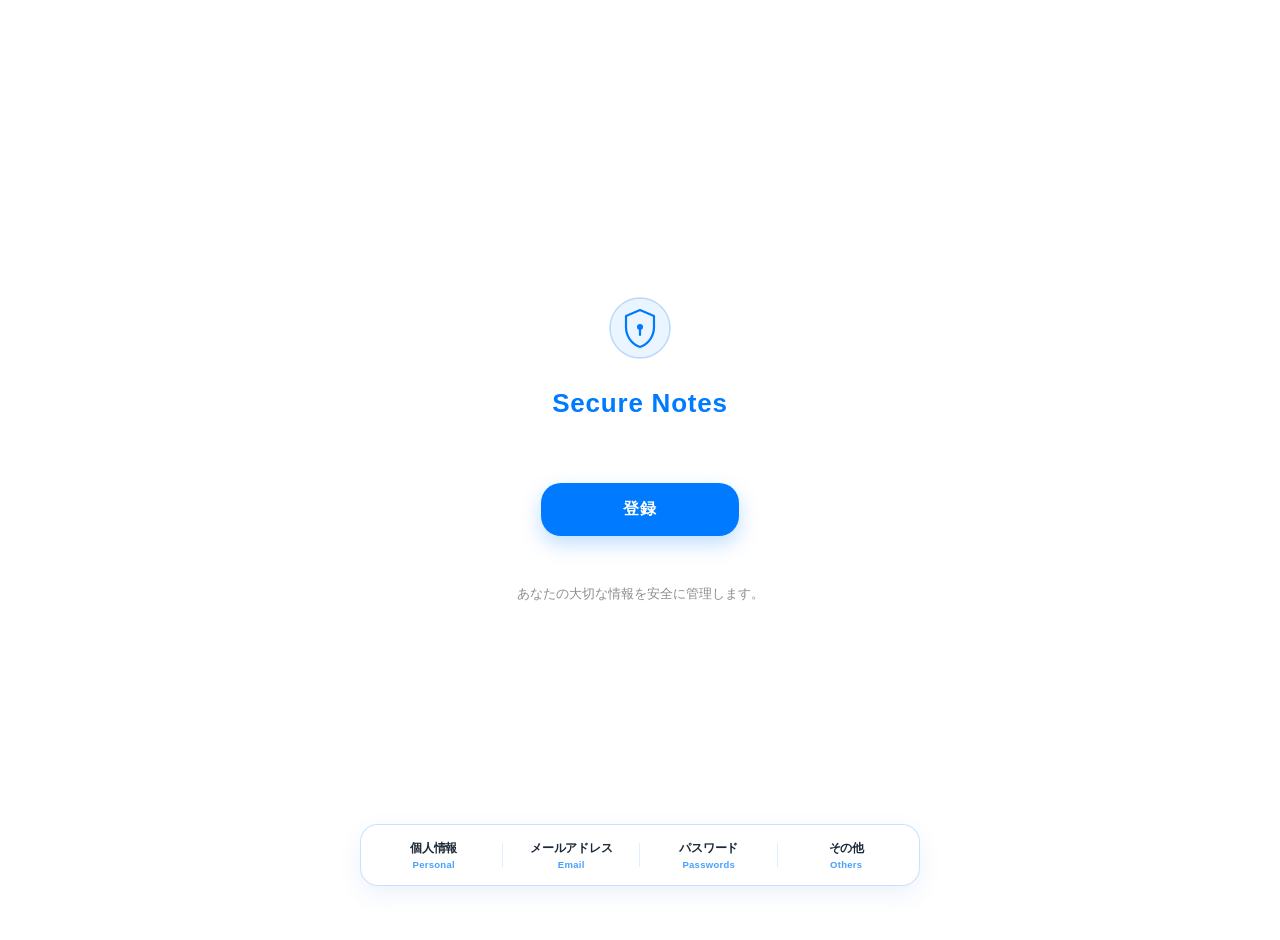
==== commit 35d3fc77: "Update index.html with new icon and modal changes Updated the apple-touch-icon image and adjusted th" ====
--- a/index.html
+++ b/index.html
@@ -3,7 +3,7 @@
 
 <head>
     <meta charset="UTF-8">
-    <link rel="apple-touch-icon" sizes="180x180" href="icon-180.png">
+    <link rel="apple-touch-icon" sizes="180x180" href="password-icon.png">
     <meta name="apple-mobile-web-app-capable" content="yes">
     <meta name="apple-mobile-web-app-status-bar-style" content="black">
     <meta name="description" content="たくさんあるパスワードを忘れないためにこういうものを作成してみました。">
--- a/css/base.css
+++ b/css/base.css
@@ -627,3 +627,4 @@
         max-width: 70%;
     }
 }
+
--- a/css/layout.css
+++ b/css/layout.css
@@ -108,57 +108,149 @@
 }
 
 /* ============================
-   下部ナビゲーションバー
+   下部ナビゲーション（テキストのみ・フローティング仕様）
 ============================ */
 .nav-footer {
-    width: 100%;
     position: fixed;
-    bottom: 0;
-    left: 0;
-    background: #ffffff;
-    border-top: 1px solid #ddd;
-    z-index: 10;
+    bottom: max(14px, env(safe-area-inset-bottom));
+    left: 14px;
+    right: 14px;
+    max-width: 560px;
+    margin: 0 auto;
+    z-index: 100;
+    pointer-events: none; /* 余白部分のタップを透過 */
 }
 
 .bottom-nav {
-    display: flex;
-    justify-content: space-around;
+    pointer-events: auto;
+    display: grid;
+    grid-template-columns: repeat(4, 1fr);
     align-items: center;
-    padding: 8px 0;
+    gap: 4px;
+    padding: 6px;
+
+    background: rgba(255, 255, 255, 0.90);
+    backdrop-filter: blur(14px);
+    -webkit-backdrop-filter: blur(14px);
+    border: 1px solid rgba(0, 122, 255, 0.22);
+    border-radius: 18px;
+    box-shadow: 0 8px 24px rgba(0, 85, 204, 0.08);
+    box-sizing: border-box;
 }
 
 .nav-item {
     display: flex;
     flex-direction: column;
+    align-items: center;
     justify-content: center;
-    align-items: center;
-    width: 25%;
-    gap: 4px;
-}
-
-.nav-icon {
-    width: 38px;
-    height: 38px;
-    opacity: 0.85;
-    transition: opacity 0.2s;
-}
-
-/* ★ Appleブルーに統一 */
+    text-align: center;
+    padding: 9px 2px;
+    border-radius: 13px;
+    cursor: pointer;
+    position: relative;
+    transition: background 0.2s ease, transform 0.15s ease, color 0.2s ease;
+    -webkit-tap-highlight-color: transparent;
+}
+
+/* 項目間の繊細な縦区切り線 */
+.nav-item:not(:last-child)::after {
+    content: "";
+    position: absolute;
+    right: -2px;
+    top: 24%;
+    height: 52%;
+    width: 1px;
+    background: rgba(0, 122, 255, 0.12);
+}
+
 .nav-label {
     font-size: 12px;
-    color: #007aff;   /* ← 緑 → Appleブルーへ */
-    line-height: 1.2;
-    font-weight: bold;
-}
-
-.nav-icon:hover {
+    font-weight: 700;
+    color: #1d2939;
+    letter-spacing: -0.02em;
+    white-space: nowrap;
+    transition: color 0.2s ease;
+}
+
+.nav-sub {
+    font-size: 9.5px;
+    font-weight: 600;
+    color: #007aff;
+    opacity: 0.72;
+    margin-top: 2px;
+    letter-spacing: 0.03em;
+    white-space: nowrap;
+}
+
+/* ホバー・タップ時の心地よいフィードバック */
+.nav-item:hover {
+    background: rgba(0, 122, 255, 0.07);
+}
+
+.nav-item:hover .nav-label {
+    color: #007aff;
+}
+
+.nav-item:active {
+    transform: scale(0.95);
+    background: rgba(0, 122, 255, 0.14);
+}
+
+/* アクティブ（現在開いているページ）の強調スタイル */
+.nav-item.active {
+    background: #007aff;
+    box-shadow: 0 4px 12px rgba(0, 122, 255, 0.28);
+}
+
+.nav-item.active::after {
+    display: none;
+}
+
+.nav-item.active .nav-label {
+    color: #ffffff;
+}
+
+.nav-item.active .nav-sub {
+    color: rgba(255, 255, 255, 0.88);
     opacity: 1;
 }
 
-/* active状態（今いるページ） */
-.nav-item.active {
-    display: none;
-}
+/* 古い青い上線を消す */
+.nav-footer {
+    border-top: none !important;
+    background: transparent !important;
+}
+
+/* 5項目（ホーム＋4カテゴリ）を1列に揃える */
+.bottom-nav.bottom-nav-5 {
+    display: grid !important;
+    grid-template-columns: repeat(5, 1fr) !important;
+    gap: 2px !important;
+}
+
+/* 5列でも文字がはみ出さないよう余白を微調整 */
+.bottom-nav.bottom-nav-5 .nav-item {
+    padding: 8px 1px !important;
+}
+
+.bottom-nav.bottom-nav-5 .nav-label {
+    font-size: 11px !important;
+}
+
+.bottom-nav.bottom-nav-5 .nav-sub {
+    font-size: 9px !important;
+}
+
+/* iPhone SEなど幅375px以下のコンパクトスマホ微調整 */
+@media (max-width: 380px) {
+    .nav-label {
+        font-size: 11px;
+    }
+    .nav-sub {
+        font-size: 8.5px;
+    }
+}
+
 
 @media (max-width: 599px) {
     .nav-footer {
--- a/css/modal.css
+++ b/css/modal.css
@@ -16,46 +16,148 @@
 }
 
 /* ============================================
-   Apple風モーダル
+   モーダル共通（小さいスマホ対応＆最前面表示）
 ============================================ */
-
 .modal {
     display: none;
     position: fixed;
     inset: 0;
-    background: rgba(0, 122, 255, 0.25);
-    backdrop-filter: blur(4px);
-    justify-content: center;
-    align-items: center;
+    background: rgba(15, 23, 42, 0.55); /* 後ろの文字が透けすぎないよう引き締め */
+    backdrop-filter: blur(6px);
+    -webkit-backdrop-filter: blur(6px);
+    z-index: 9999; /* 下部ナビゲーションより必ず手前に表示 */
+    overflow-y: auto;
+    padding: 16px;
 }
 
 .modal-content {
-    background: rgba(255, 255, 255, 0.15);
-    backdrop-filter: blur(18px) saturate(180%);
-    margin: 140px auto;
-    padding: 28px;
-    width: 90%;
-    max-width: 380px;
-    border-radius: 22px;
-    box-shadow:
-        0 12px 32px rgba(0, 122, 255, 0.20),
-        0 4px 10px rgba(0, 122, 255, 0.12);
-    animation: modalFadeIn 0.3s ease;
+    background: #ffffff;
+    color: #1e293b;
+    margin: 24px auto 40px; /* 上の余白を140px→24pxに短縮して小さいスマホでも収める */
+    padding: 20px 18px;
+    width: 100%;
+    max-width: 400px;
+    border-radius: 20px;
+    box-shadow: 0 20px 40px rgba(0, 0, 0, 0.22);
+    animation: modalFadeIn 0.25s ease;
 }
 
 .modal-content h2 {
-    color: rgba(255,255,255,0.95);
+    color: #0f172a;
+    font-weight: 700;
+}
+
+.modal-content p {
+    color: #334155;
+    font-weight: 500;
+    margin-top: 12px;
+    word-break: break-all; /* 長いパスワードやURLも枠からはみ出さない */
+}
+
+/* ヘッダー（タイトルと×ボタン） */
+.modal-header {
+    display: flex;
+    justify-content: space-between;
+    align-items: center;
+    margin-bottom: 14px;
+}
+
+.modal-title {
+    font-size: 18px;
+    color: #0f172a;
+}
+
+.modal-subtitle {
+    display: block;
+    font-size: 11px;
+    color: #007aff;
     font-weight: 600;
 }
 
-.modal-content p {
-    color: rgba(255,255,255,0.88);
+.modal-close {
+    position: static;
+    width: 34px;
+    height: 34px;
+    border-radius: 10px;
+    background: #f1f5f9;
+    border: none;
+    font-size: 20px;
+    color: #475569;
+    display: flex;
+    align-items: center;
+    justify-content: center;
+    cursor: pointer;
+}
+
+/* 入力フォーム（コンパクト設計） */
+.form-group {
+    margin-bottom: 12px;
+    text-align: left;
+}
+
+.form-label {
+    display: block;
+    font-size: 12px;
+    font-weight: 700;
+    color: #334155;
+    margin-bottom: 4px;
+}
+
+.form-label small {
     font-weight: 500;
-    margin-top: 12px;
+    color: #007aff;
+    margin-left: 4px;
+}
+
+.form-control {
+    width: 100%;
+    padding: 10px 12px;
+    font-size: 15px;
+    border: 1.5px solid #cbd5e1;
+    border-radius: 12px;
+    background: #f8fafc;
+    color: #0f172a;
+}
+
+.form-control:focus {
+    outline: none;
+    border-color: #007aff;
+    background: #ffffff;
+}
+
+/* 登録・リセットボタン */
+.modal-actions {
+    display: flex;
+    flex-direction: column;
+    gap: 8px;
+    margin-top: 16px;
+}
+
+.btn-primary {
+    width: 100%;
+    padding: 12px;
+    background: #007aff;
+    color: #ffffff;
+    border: none;
+    border-radius: 12px;
+    font-size: 15px;
+    font-weight: 700;
+    cursor: pointer;
+}
+
+.btn-secondary {
+    width: 100%;
+    padding: 9px;
+    background: #f1f5f9;
+    color: #64748b;
+    border: none;
+    border-radius: 10px;
+    font-size: 13px;
+    font-weight: 600;
+    cursor: pointer;
 }
 
 @keyframes modalFadeIn {
-    from { opacity: 0; transform: translateY(20px); }
+    from { opacity: 0; transform: translateY(14px); }
     to   { opacity: 1; transform: translateY(0); }
 }
-
